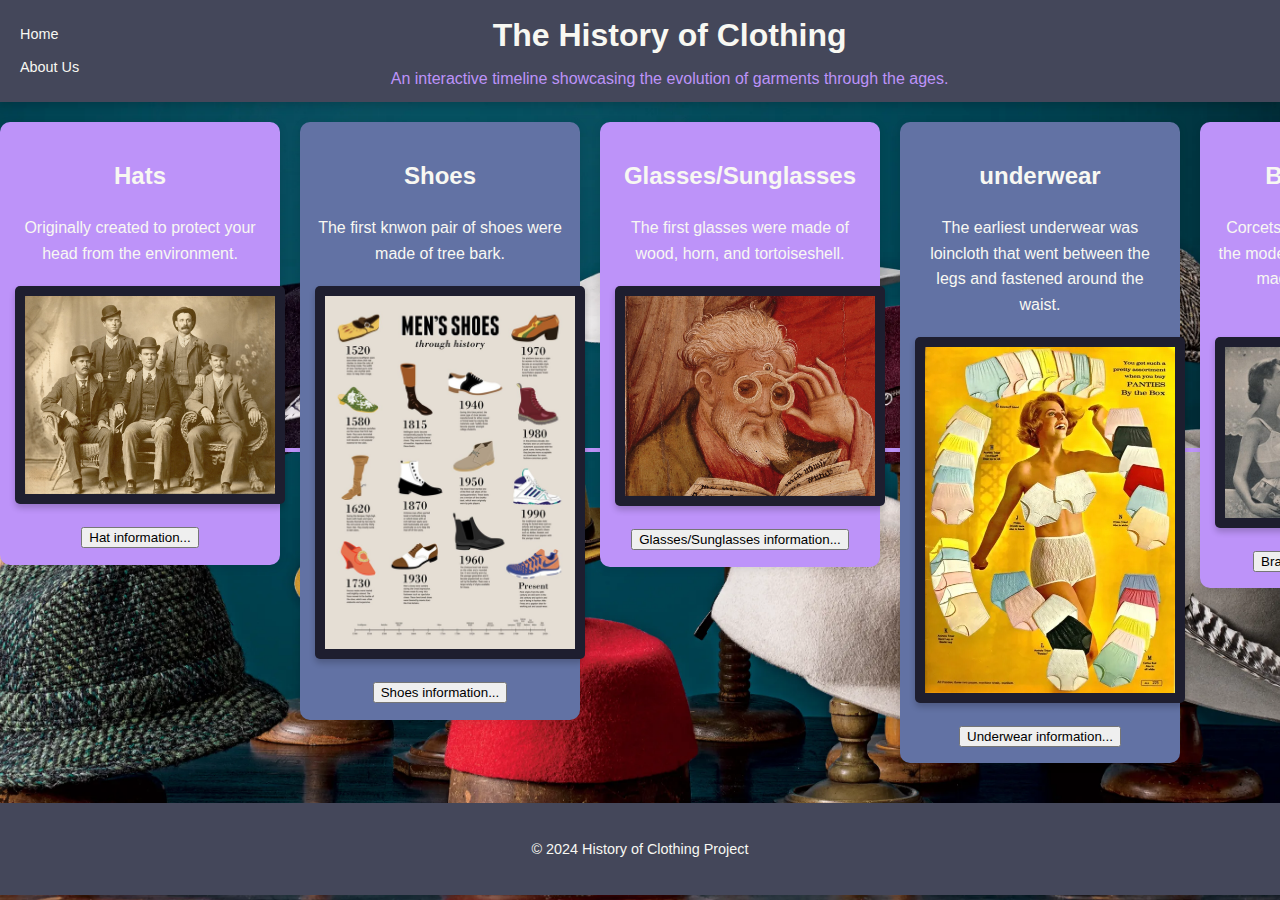
==== index.html @ 4223b44b "updated all files" ====
<!DOCTYPE html>
<html lang="en">
<head>
    <meta charset="UTF-8">
    <meta name="viewport" content="width=device-width, initial-scale=1.0">
    <title>History of Clothing</title>
    <link rel="stylesheet" href="styles.css"> <!-- Link to  CSS file -->
</head>
<body>
    <header>
        <div class="nav-container">
            <a href="index.html">Home</a>
            <a href="about.html">About Us</a>
        </div>
        <div class="title-container">
            <h1>The History of Clothing</h1>
            <p>An interactive timeline showcasing the evolution of garments through the ages.</p>
        </div>
    </header>
    

    <main>
        <section class="timeline">
            <div class="timeline-item" id="item1" data-tooltip="Details about Hats" data-background="url('pics/hats.jpg')" data-year="3200">
                <h2>Hats</h2>
                <p>Originally created to protect your head from the environment.</p>
                <img src="pics/hats2.jpg" alt="Hat Photo" />
            <button class="collapsible"> Hat information...</button>
                   <div class="content">
                   <p>Could be considered as old as cavemen but the first confirmed drawn record of a hat is dated around 3200 BC in Egypt.
                        From their birth to before modern material and fabrics, hats were customarily made from animal hide, fur, and even straw/grass 
                        like baskets with the same weaving patterns.</p>
                    </div>
            </div>
            <div class="timeline-item" id="item2" data-tooltip="Details about Hats" data-background="url('pics/shoes.jpg')" data-year="7000">
                <h2>Shoes</h2>
                <p>The first knwon pair of shoes were made of tree bark.</p>
                <img src="pics/shoes2.jpg" alt="Shoes Photo" />
        <button class="collapsible"> Shoes information...</button>
                    <div class="content">
                    <p>Earliest proven examples of footwear could be traced back to 7,000-8,000 BC, which were Sagebrush bark sandals found in the Fort Rock Cave in Oregon, USA.
                        Although, the romans were the first to design left and right foot shoes. Shoes were originally designed feet from sharp objects, rough terrain, and other 
                        elements that could cause harm. Warmth during the harsh winters were also other purposes of shoes. Over human history, shoes changed with color, design, style, 
                        purposes such as sports, and even for overall health to what we see today.</p>
                    </div>
                </div>
            </div>
            <div class="timeline-item" id="item3" data-tooltip="Details about Hats" data-background="url('pics/glasses.jpg')" data-year="1200">
                <h2>Glasses/Sunglasses</h2>
                <p>The first glasses were made of wood, horn, and tortoiseshell.</p>
                <img src="pics/glasses2.jpg" alt="Glasses Photo" />
        <button class="collapsible">Glasses/Sunglasses information...</button>
                <div class="content">
                    <p> Glasses however were in existence since 13th century China and used by judges as to not scrutinize their judgement through facial expressions. The dark quartz glasses
                        they wore helped disguise their eyes as to not be read before final judgement was made. Modern sunglasses became possible once the manipulation of UV light was discovered.
                        The Inuit people can be credited with the earliest version of sunglasses. In the late 19th century, they used whale bone with thin slits to see through which shielded their
                        eyes from the bright reflection of light coming off the white snow around them. </p>
                 </div>
                </div>
            </div>
            <div class="timeline-item" id="item4" data-tooltip="Details about Hats" data-background="url('pics/underwear.jpg')" data-year="1600">
                <h2>underwear</h2>
                <p>The earliest underwear was loincloth that went between the legs and fastened around the waist.</p>
                <img src="pics/underwear2.jpg" alt="Underwear Photo" />
        <button class="collapsible"> Underwear information...</button>
                <div class="content">
                    <p>The modern style underwear with a separate hole for each leg was first designed in the 1600s. Women were the first to sport such undergarments, but men eventually picked them
                        up as well. Even though they were mainly invented to help people protect their genitals from the environment, with the development of modern society, they preserved modesty.
                        Along with preventing abrasion from outer clothes and other rougher garments.</p>
                 </div>
                </div>
            </div>
            <div class="timeline-item" id="item5" data-tooltip="Details about Hats" data-background="url('pics/bras2.jpg')" data-year="1920">
                <h2>Bras/Corsets</h2>
                <p>Corcets are the predecessors of the modern bra and were originaly made of wood, metal or whalebone.</p>
                <img src="pics/bra.jpg" alt="Bra Photo" />
        <button class="collapsible"> Bras/Corsets information...</button>
                    <div class="content">
                    <p>Multibillion dollar companies dedicate themselves to bras/corsets in our modern day but these pieces date back all the way back to women in Greece and Rome. Their bras were
                        mere straps of cloth fastened snug around their chest and held in place using pins in the back. They were used mainly when doing sports or any other strenuous physical
                        activity. Corsets gained massive popularity during medieval times and were made of whale bone to help keep the ridged shape allowing for the cone/hourglass shape under
                        pressure that was desired. With time, both bras and corsets received vast modifications for greater comfort, appeal, and support for women of all bust shape/size.</p>
                    </div>
                </div>
            </div>
            <div class="timeline-item" id="item6" data-tooltip="Details about Hats" data-background="url('pics/leggings.jpg')" data-year="5000">
                <h2>Leggings</h2>
                <p>Leggings were originally two separate garments instead of the modern one piece.</p>
                <img src="pics/leggings2.jpg" alt="Leggings Photo" />
        <button class="collapsible"> Leggings information...</button>
                    <div class="content">
                    <p>Originally worn solely by men and vastly popular in medieval Scottland, were made of rough material such as leather or chainmail. With time, they turned to wool as
                        material to keep warm and further protect from the environment. Now, they are a common piece of clothing that still suffice their original purpose of protection but
                        have become modernized with form fitting, designed, and colors to meets demand needs/preferences. </p>
                    </div>
                </div>
            </div>
            <div class="timeline-item" id="item7" data-tooltip="Details about Hats" data-background="url('pics/ties.jpg')" data-year="1636">
                <h2>Ties</h2>
                <p>Its origins come from military use to represent rank.</p>
                <img src="pics/ties2.jpg" alt="Ties Photo" />
        <button class="collapsible"> Ties information...</button>
                    <div class="content">
                    <p>First popularized in 1636 Europe by King Louis XIV with his group of Croatian mercenaries who wore cravats around their necks for protection. With time these cravats would
                        be highly distinguishable with color, patterns, and high-end materials signifying rank. While they paraded through Paris, fashionistas become dazzled by them for such
                        colors and patterns that they adapted such pieces often having them made of high-end expensive materials to show off their wealth. This still holds true to this day 
                        with the vast options of ties. </p>
                    </div>
                </div>
            </div>
            <div class="timeline-item" id="item8" data-tooltip="Details about Hats" data-background="url('pics/Jeans.jpg')" data-year="1870">
                <h2>Jeans</h2>
                <p>Invented for tough environments and longevity purposes.</p>
                <img src="pics/jeans2.jpg" alt="Jeans Photo" />
        <button class="collapsible"> Jeans information...</button>
                    <div class="content">
                    <p>Most common version known are blue jeans, although may seem to have been around forever, are only an estimated 150 years old. As many inventions in history, they were
                        created to solve a common problem for people. A strong pair of pants were needed to withstand the tough environment by minors in the 1870s. Jacob Davis created such
                        a piece of clothing made from duck cloth, a strong canvas material. Together, with Levi Strouss, they created the first blue jean made from denim in 1873. Thus,
                        forever cementing blue jeans in clothing history which would later see them expand to different fashions and uses</p>
                    </div>
                </div>
            </div>
            <div class="timeline-item" id="item9" data-tooltip="Details about Hats" data-background="url('pics/tunics.jpg')" data-year="2000">
                <h2>Tunics</h2>
                <p>Extremely popular in ancient Rome and worn by both men and women.</p>
                <img src="pics/tunics2.jpg" alt="Tunics Photo" />
        <button class="collapsible"> Tunics information...</button>
                    <div class="content">
                    <p>Worn by ancient Greeks and Romans for the loose fitting and cool feel it gave in hot regions while providing comfort. This piece of clothing was adopted by
                        them since its creation in 3rd century BCE.</p>
                    </div>
                </div>
            </div>
            <div class="timeline-item" id="item10" data-tooltip="Details about Hats" data-background="url('pics/cargo.jpg')" data-year="1938">
                <h2>blue jeans,cargos</h2>
                <p>Are known as vaqueros("cowboys") or tejanos("Texans") in Spain.</p>
                <img src="pics/cargo2.jpg" alt="Cargo Pants Photo" />
        <button class="collapsible"> Blue jeans and Cargos information...</button>
                    <div class="content">
                    <p>Cargo pants were born in 1938 in Britain and worn by military personal as part of their Battle dress Uniforms (BDUs). They gained large popularity outside of
                        military use for their practical functionality in the late 20th century. Large pockets near the thigh offered easy access for tools and supplies making it
                        ideal for outdoor use as well as manual labor work. Fashion trends also led to changes in cargo pants such as color, added print, and for all ages/sizes as
                        well as gender. The blue jeans that we know today were originally created through the combined efforts of Jacob Davis and Levi Strauss in 1873 due to the 
                        demand of a tough long-lasting pair of pants. </p>
                    </div>
                </div>
            </div>
            <div class="timeline-item" id="item11" data-tooltip="Details about Hats" data-background="url('pics/swim.jpg')" data-year="1900">
                <h2>Swimsuits</h2>
                <p>The modern bikini was invented by an auto engineer-turned fashion designer.</p>
                <img src="pics/swim2.jpg" alt="Swimwear Photo" />
        <button class="collapsible"> Swimsuits information...</button>
                    <div class="content">
                    <p>Swimsuits were not masse produced until the 19th century when railroads were available to the masses so that 
                        they can travel to beaches and large bodies of water. At this early age, swimsuits covered the entire body 
                        for both men and women. The early 20th century saw changes in swimsuits through their design being more form 
                        fitted and aerodynamic. Yet they had to still meet decency laws of the time in the 1930s. </p>
                    </div>
                </div>
            </div>
            <div class="timeline-item" id="item12" data-tooltip="Details about Hats" data-background="url('pics/blazer.jpg')" data-year="1800">
                <h2>Men's Blazer</h2>
                <p>Gained the name blazer from the original one being bright red(blazing color).</p>
                <img src="pics/blazer2.jpg" alt="Men's Blazer" />
        <button class="collapsible"> Men's blazers information...</button>
                    <div class="content">
                    <p>This piece of clothing emerged from the world of rowing when the Cambridge University Lady Margaret Boat
                        Club sported red jackets. These red jackets became the first blazers which then gained popularity and fame
                        especially with their versatile capabilities. That notable piece of the blazer inspired the adaptation to 
                        military use in the early 19th century. </p>
                    </div>
                </div>
            </div>
            <div class="timeline-item" id="item13" data-tooltip="Details about Hats" data-background="url('pics/shirt.jpg')" data-year="1913">
                <h2>T-shirts</h2>
                <p>First marketed as being "bachelor undershirts".</p>
                <img src="pics/shirts2.jpg" alt="T Shirts Photo" />
        <button class="collapsible"> T-shirts information...</button>
                    <div class="content">
                    <p>A simple and iconic name was created by a novelist, F. Scott Fitzgerald. He used this term in his novel
                        “This Side of Paradise” to describe the T shape of the shirt. The creation of this shirt came from meeting 
                        consumers demand for a top to be used during warm weather. Normally people would take a full onesie, cut the
                        top portion off, and tuck in the end of top into their bottoms. The U.S. Navy popularized this garment in 1913
                        making it standard issue as undershirts for all seamen.</p>
                    </div>
                </div>
            </div>
            <div class="timeline-item" id="item14" data-tooltip="Details about Hats"data-background="url('pics/hawaii.jpg')" data-year="1920">
                <h2>Hawaiian Shirts</h2>
                <p>First made from breathable kimono fabric.</p>
                <img src="pics/hawaii2.jpg" alt="Hawaiian Shirts Photo" />
        <button class="collapsible"> Hawaiian shirts information...</button>
                    <div class="content">
                    <p>These shirts came to fruition from adapting with events during the 1920s and 1930s when they were invented. 
                        Originally showing Japanese patterns, the patterns turned into native flowers and other vegetation of the 
                        Hawaiian Islands. They became increasingly popular through the use by service members in the armed forces 
                        returning to the mainland while boasting these new colorful and eye-catching shirts.</p>
                    </div>
                </div>
            </div>
            <div class="timeline-item" id="item15" data-tooltip="Details about Hats" data-background="url('pics/workout.jpg')" data-year="1870">
                <h2>Workout clothings (stretchy)</h2>
                <p>Made for sports/exercise and later created fashion like athleisure.</p>
                <img src="pics/workout2.jpg" alt="Workout Clothes Photo" />
        <button class="collapsible"> Workout clothing information...</button>
                    <div class="content">
                    <p>First invented in the 1870s by John Redfern for women in highly active activities such as tennis, archery, and yachting. 
                        They continued to be only seen when doing sports or exercising but later garnered popularity outside of these activities. 
                        The 1950s created a demand for clothing that was functional, fashionable, and had an emphasis in comfort with ease of movement.
                        Thus creating fashion trends were people sported activewear in their everyday activities.</p>
                    </div>
                </div>
            </div>
            <!-- Add more timeline items here -->
        </section>
    </main>

    <footer>
        <p>&copy; 2024 History of Clothing Project</p>
    </footer>

    <script src="timeline.js"></script> <!-- Link to  JavaScript file -->
</body>
</html>
---- styles.css ----
/* Base Styles */
body {
    font-family: Arial, sans-serif;
    margin: 0;
    padding: 0;
    background: linear-gradient(to bottom, #1e1e2f, #282a36);
    color: #f8f8f2;
    line-height: 1.6;
    background-size: cover;
    background-position: center;
    background-attachment: fixed;
    transition: background-image 1s ease-in-out;
}

/* Initially hide the content */
.content {
    max-height: 0;
    overflow: hidden;
    transition: max-height 0.3s ease-out;
}

/* Style the active state of the collapsible button */
.collapsible.active {
    background-color: #ccc;
}


html {
    scroll-behavior: smooth;
}

/* Header Styling */
header {
    display: flex;
    align-items: center;
    justify-content: space-between;
    padding: 10px 20px;
    background: #44475a;
    color: #f8f8f2;
    position: sticky;
    top: 0;
    z-index: 1000;
    box-shadow: 0 2px 10px rgba(0, 0, 0, 0.2);
    transition: transform 0.3s ease, opacity 0.3s ease;
}

header.hidden {
    transform: translateY(-100%);
    opacity: 0;
}

header .nav-container {
    display: flex;
    flex-direction: column;
    align-items: flex-start;
    gap: 10px;
}

header .nav-container a {
    text-decoration: none;
    color: #f8f8f2;
    font-size: 0.9rem;
    transition: color 0.3s ease;
}

header .nav-container a:hover {
    color: #bd93f9;
}

header .title-container {
    flex-grow: 1;
    text-align: center;
}

header h1 {
    margin: 0;
    font-size: 2rem;
}

header p {
    margin: 5px 0 0;
    font-size: 1rem;
    color: #bd93f9;
}

/* Timeline Container */
.timeline {
    display: flex;
    overflow-x: auto; /* Ensures horizontal scrolling */
    gap: 20px;
    justify-content: flex-start;
    padding: 20px 0;
    align-items: flex-start;
    flex-wrap: nowrap;
    scroll-snap-type: x mandatory;
}

.timeline {
    scroll-behavior: smooth;
}

.timeline::-webkit-scrollbar {
    height: 8px;
}

.timeline::-webkit-scrollbar-thumb {
    background-color: #bd93f9;
    border-radius: 10px;
}

.timeline::-webkit-scrollbar-track {
    background-color: #282a36;
}

.timeline::before {
    content: '';
    position: absolute;
    top: 50%;
    left: 0;
    right: 0;
    height: 4px;
    background: #bd93f9;
    transform: translateY(-50%);
    z-index: -1;
}

/* Timeline Items */
.timeline-item {
    width: 250px; /* Width of each timeline item */
    background-color: #fff;
    border-radius: 10px;
    padding: 15px;
    box-shadow: 0 2px 10px rgba(0, 0, 0, 0.1);
    text-align: center;
    flex-shrink: 0;
    position: relative;
    scroll-snap-align: start; /* Ensures each item snaps into place */
}


.timeline-item.visible {
    opacity: 1;
    transform: translateX(0);
}

.timeline-item:nth-child(odd) {
    background: #bd93f9;
}

.timeline-item:nth-child(even) {
    background: #6272a4;
}

.timeline-item img {
    max-width: 100%;
    border-radius: 5px;
    margin: 20px auto;
    padding: 10px;
    box-shadow: 0 4px 6px rgba(0, 0, 0, 0.2);
    background-color: #1e1e2f;
    display: block;
}

.timeline-item[data-tooltip]:hover::after {
    content: attr(data-tooltip);
    position: absolute;
    top: -30px;
    left: 50%;
    transform: translateX(-50%);
    padding: 8px 10px;
    background-color: rgba(0, 0, 0, 0.7);
    color: white;
    border-radius: 5px;
    font-size: 1em;
    white-space: nowrap;
}

.more-info {
    margin-top: 10px;
    padding: 10px;
    background: #6272a4;
    border-radius: 5px;
    color: #f8f8f2;
    display: none;
}

.timeline-item.visible .more-info {
    display: block;
}

/* Keyframes for Animation */
@keyframes slideIn {
    from {
        opacity: 0;
        transform: translateX(-100px);
    }
    to {
        opacity: 1;
        transform: translateX(0);
    }
}

/* Team Section */
.team {
    display: flex;
    flex-wrap: wrap;
    justify-content: center;
    gap: 20px;
    margin: 40px;
}

.team-member {
    width: 300px;
    text-align: center;
    border: 1px solid #ccc;
    border-radius: 8px;
    background: white;
    padding: 20px;
    box-shadow: 0 2px 4px rgba(0, 0, 0, 0.1);
}

.team-member img {
    width: 100%;
    border-radius: 50%;
}

.team-member a {
    display: inline-block;
    margin-top: 10px;
    color: #007bff;
    text-decoration: none;
}

.team-member a:hover {
    text-decoration: underline;
}

/* Footer Styling */
footer {
    text-align: center;
    padding: 20px;
    background: #44475a;
    color: #f8f8f2;
    font-size: 0.9rem;
    margin-top: 20px;
}

/* Responsive Design */
@media (max-width: 768px) {
    .timeline {
        flex-direction: column;
        overflow-x: hidden;
    }

    .timeline-item {
        width: 100%;
        margin-bottom: 20px;
    }
}
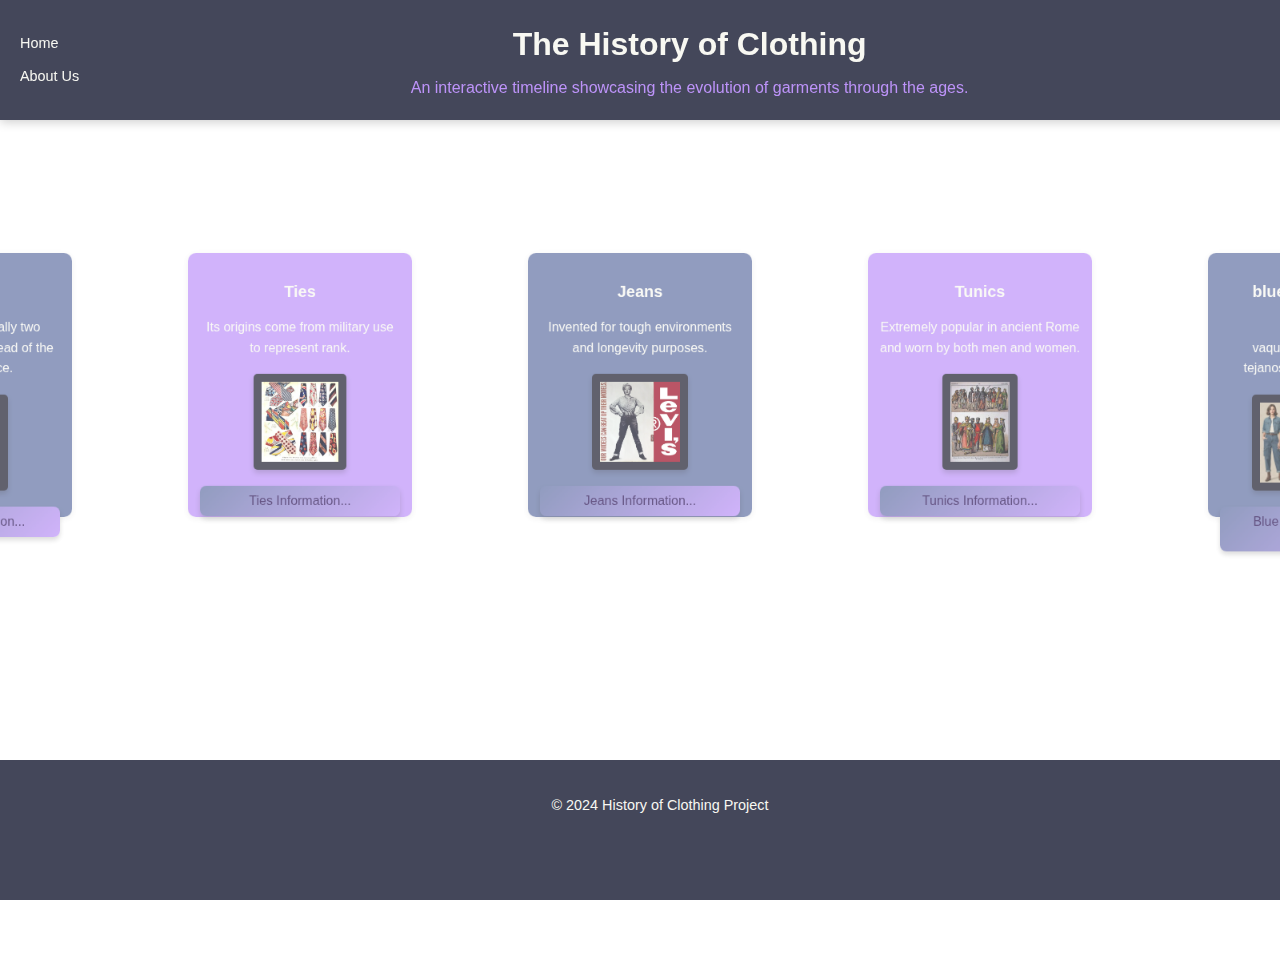
==== commit 680e390b: "a" ====
--- a/index.html
+++ b/index.html
@@ -21,7 +21,7 @@
 
     <main>
         <section class="timeline">
-            <div class="timeline-item" id="item1" data-tooltip="Details about Hats" data-background="url('pics/hats.jpg')" data-year="3200">
+            <div class="timeline-item" id="item1" data-tooltip="3,200 BC" data-background="url('pics/hats.jpg')" data-year="3200">
                 <h2>Hats</h2>
                 <p>Originally created to protect your head from the environment.</p>
                 <img src="pics/hats2.jpg" alt="Hat Photo" />
@@ -32,7 +32,7 @@
                         like baskets with the same weaving patterns.</p>
                     </div>
             </div>
-            <div class="timeline-item" id="item2" data-tooltip="Details about Hats" data-background="url('pics/shoes.jpg')" data-year="7000">
+            <div class="timeline-item" id="item2" data-tooltip="7,000 BC" data-background="url('pics/shoes.jpg')" data-year="7000">
                 <h2>Shoes</h2>
                 <p>The first knwon pair of shoes were made of tree bark.</p>
                 <img src="pics/shoes2.jpg" alt="Shoes Photo" />
@@ -45,7 +45,7 @@
                     </div>
                 </div>
             </div>
-            <div class="timeline-item" id="item3" data-tooltip="Details about Hats" data-background="url('pics/glasses.jpg')" data-year="1200">
+            <div class="timeline-item" id="item3" data-tooltip="13th Century" data-background="url('pics/glasses.jpg')" data-year="1200">
                 <h2>Glasses/Sunglasses</h2>
                 <p>The first glasses were made of wood, horn, and tortoiseshell.</p>
                 <img src="pics/glasses2.jpg" alt="Glasses Photo" />
@@ -58,7 +58,7 @@
                  </div>
                 </div>
             </div>
-            <div class="timeline-item" id="item4" data-tooltip="Details about Hats" data-background="url('pics/underwear.jpg')" data-year="1600">
+            <div class="timeline-item" id="item4" data-tooltip="1600s" data-background="url('pics/underwear.jpg')" data-year="1600">
                 <h2>underwear</h2>
                 <p>The earliest underwear was loincloth that went between the legs and fastened around the waist.</p>
                 <img src="pics/underwear2.jpg" alt="Underwear Photo" />
@@ -70,7 +70,7 @@
                  </div>
                 </div>
             </div>
-            <div class="timeline-item" id="item5" data-tooltip="Details about Hats" data-background="url('pics/bras2.jpg')" data-year="1920">
+            <div class="timeline-item" id="item5" data-tooltip="1920" data-background="url('pics/bras2.jpg')" data-year="1920">
                 <h2>Bras/Corsets</h2>
                 <p>Corcets are the predecessors of the modern bra and were originaly made of wood, metal or whalebone.</p>
                 <img src="pics/bra.jpg" alt="Bra Photo" />
@@ -83,7 +83,7 @@
                     </div>
                 </div>
             </div>
-            <div class="timeline-item" id="item6" data-tooltip="Details about Hats" data-background="url('pics/leggings.jpg')" data-year="5000">
+            <div class="timeline-item" id="item6" data-tooltip="5000" data-background="url('pics/leggings.jpg')" data-year="5000">
                 <h2>Leggings</h2>
                 <p>Leggings were originally two separate garments instead of the modern one piece.</p>
                 <img src="pics/leggings2.jpg" alt="Leggings Photo" />
@@ -95,7 +95,7 @@
                     </div>
                 </div>
             </div>
-            <div class="timeline-item" id="item7" data-tooltip="Details about Hats" data-background="url('pics/ties.jpg')" data-year="1636">
+            <div class="timeline-item" id="item7" data-tooltip="1636" data-background="url('pics/ties.jpg')" data-year="1636">
                 <h2>Ties</h2>
                 <p>Its origins come from military use to represent rank.</p>
                 <img src="pics/ties2.jpg" alt="Ties Photo" />
@@ -108,7 +108,7 @@
                     </div>
                 </div>
             </div>
-            <div class="timeline-item" id="item8" data-tooltip="Details about Hats" data-background="url('pics/Jeans.jpg')" data-year="1870">
+            <div class="timeline-item" id="item8" data-tooltip="1870" data-background="url('pics/Jeans.jpg')" data-year="1870">
                 <h2>Jeans</h2>
                 <p>Invented for tough environments and longevity purposes.</p>
                 <img src="pics/jeans2.jpg" alt="Jeans Photo" />
@@ -121,7 +121,7 @@
                     </div>
                 </div>
             </div>
-            <div class="timeline-item" id="item9" data-tooltip="Details about Hats" data-background="url('pics/tunics.jpg')" data-year="2000">
+            <div class="timeline-item" id="item9" data-tooltip="3rd Century" data-background="url('pics/tunics.jpg')" data-year="2000">
                 <h2>Tunics</h2>
                 <p>Extremely popular in ancient Rome and worn by both men and women.</p>
                 <img src="pics/tunics2.jpg" alt="Tunics Photo" />
@@ -132,7 +132,7 @@
                     </div>
                 </div>
             </div>
-            <div class="timeline-item" id="item10" data-tooltip="Details about Hats" data-background="url('pics/cargo.jpg')" data-year="1938">
+            <div class="timeline-item" id="item10" data-tooltip="1938" data-background="url('pics/cargo.jpg')" data-year="1938">
                 <h2>blue jeans,cargos</h2>
                 <p>Are known as vaqueros("cowboys") or tejanos("Texans") in Spain.</p>
                 <img src="pics/cargo2.jpg" alt="Cargo Pants Photo" />
@@ -146,7 +146,7 @@
                     </div>
                 </div>
             </div>
-            <div class="timeline-item" id="item11" data-tooltip="Details about Hats" data-background="url('pics/swim.jpg')" data-year="1900">
+            <div class="timeline-item" id="item11" data-tooltip="19th Century" data-background="url('pics/swim.jpg')" data-year="1900">
                 <h2>Swimsuits</h2>
                 <p>The modern bikini was invented by an auto engineer-turned fashion designer.</p>
                 <img src="pics/swim2.jpg" alt="Swimwear Photo" />
@@ -159,7 +159,7 @@
                     </div>
                 </div>
             </div>
-            <div class="timeline-item" id="item12" data-tooltip="Details about Hats" data-background="url('pics/blazer.jpg')" data-year="1800">
+            <div class="timeline-item" id="item12" data-tooltip="19th Century" data-background="url('pics/blazer.jpg')" data-year="1800">
                 <h2>Men's Blazer</h2>
                 <p>Gained the name blazer from the original one being bright red(blazing color).</p>
                 <img src="pics/blazer2.jpg" alt="Men's Blazer" />
@@ -172,7 +172,7 @@
                     </div>
                 </div>
             </div>
-            <div class="timeline-item" id="item13" data-tooltip="Details about Hats" data-background="url('pics/shirt.jpg')" data-year="1913">
+            <div class="timeline-item" id="item13" data-tooltip="1913" data-background="url('pics/shirt.jpg')" data-year="1913">
                 <h2>T-shirts</h2>
                 <p>First marketed as being "bachelor undershirts".</p>
                 <img src="pics/shirts2.jpg" alt="T Shirts Photo" />
@@ -186,7 +186,7 @@
                     </div>
                 </div>
             </div>
-            <div class="timeline-item" id="item14" data-tooltip="Details about Hats"data-background="url('pics/hawaii.jpg')" data-year="1920">
+            <div class="timeline-item" id="item14" data-tooltip="1920s"data-background="url('pics/hawaii.jpg')" data-year="1920">
                 <h2>Hawaiian Shirts</h2>
                 <p>First made from breathable kimono fabric.</p>
                 <img src="pics/hawaii2.jpg" alt="Hawaiian Shirts Photo" />
@@ -199,7 +199,7 @@
                     </div>
                 </div>
             </div>
-            <div class="timeline-item" id="item15" data-tooltip="Details about Hats" data-background="url('pics/workout.jpg')" data-year="1870">
+            <div class="timeline-item" id="item15" data-tooltip="1870" data-background="url('pics/workout.jpg')" data-year="1870">
                 <h2>Workout clothings (stretchy)</h2>
                 <p>Made for sports/exercise and later created fashion like athleisure.</p>
                 <img src="pics/workout2.jpg" alt="Workout Clothes Photo" />
--- a/styles.css
+++ b/styles.css
@@ -3,25 +3,65 @@
     font-family: Arial, sans-serif;
     margin: 0;
     padding: 0;
-    background: linear-gradient(to bottom, #1e1e2f, #282a36);
+    margin-top: 60px;
+    background: url('boi.jpg') no-repeat center center fixed;
+    background-size: cover;
     color: #f8f8f2;
     line-height: 1.6;
     background-size: cover;
     background-position: center;
     background-attachment: fixed;
     transition: background-image 1s ease-in-out;
+    min-height: 100vh;
+    display: flex;
+    flex-direction: column;
 }
 
 /* Initially hide the content */
 .content {
-    max-height: 0;
-    overflow: hidden;
-    transition: max-height 0.3s ease-out;
-}
-
-/* Style the active state of the collapsible button */
-.collapsible.active {
-    background-color: #ccc;
+    max-height: 0; /* Hidden by default */
+    overflow: hidden; /* Prevents overflowing text */
+    transition: max-height 0.3s ease-out; /* Smooth toggle animation */
+}
+
+.collapsible.active + .content {
+    max-height: 500px; /* Enough space to display the content */
+}
+
+/* Stylish Collapsible Button */
+button.collapsible {
+    font-size: 1rem; /* Standard readable font size */
+    padding: 10px 20px; /* Comfortable padding */
+    color: #230b4e; /* Light text color for contrast */
+    background: linear-gradient(135deg, #6272a4, #bd93f9); /* Gradient for a modern look */
+    border: none; /* Remove border */
+    border-radius: 8px; /* Smooth, rounded corners */
+    cursor: pointer; /* Pointer cursor to indicate interactivity */
+    box-shadow: 0 4px 6px rgba(0, 0, 0, 0.2); /* Add depth with shadow */
+    transition: all 0.3s ease; /* Smooth transitions for effects */
+    text-transform: capitalize; /* Optional: Capitalize text for consistency */
+    width: 100%; /* Full width button */
+    display: block; /* Forces new line below content */
+    margin: 12 auto;
+}
+
+/* Hover Effect */
+button.collapsible:hover {
+    background: linear-gradient(135deg, #bd93f9, #6272a4); /* Reverse gradient on hover */
+    transform: translateY(-2px); /* Slight lift effect */
+    box-shadow: 0 6px 8px rgba(0, 0, 0, 0.3); /* Enhanced shadow */
+}
+
+/* Active State */
+button.collapsible:active {
+    transform: translateY(2px); /* "Pressed" effect */
+    box-shadow: 0 2px 4px rgba(0, 0, 0, 0.2); /* Dimmer shadow */
+}
+
+/* Focus for Accessibility */
+button.collapsible:focus {
+    outline: 2px solid #bd93f9; /* Visible focus indicator */
+    outline-offset: 2px;
 }
 
 
@@ -37,11 +77,15 @@
     padding: 10px 20px;
     background: #44475a;
     color: #f8f8f2;
-    position: sticky;
+    position: fixed;
+    width: 100%;
     top: 0;
+    left: 0;
     z-index: 1000;
     box-shadow: 0 2px 10px rgba(0, 0, 0, 0.2);
     transition: transform 0.3s ease, opacity 0.3s ease;
+    position: fixed;
+    height: 100px;
 }
 
 header.hidden {
@@ -88,19 +132,20 @@
     display: flex;
     overflow-x: auto; /* Ensures horizontal scrolling */
     gap: 20px;
-    justify-content: flex-start;
+    justify-content: center;
     padding: 20px 0;
     align-items: flex-start;
     flex-wrap: nowrap;
     scroll-snap-type: x mandatory;
-}
-
-.timeline {
     scroll-behavior: smooth;
-}
+    padding-top: 150px;
+    padding-bottom: 100px;
+}
+
 
 .timeline::-webkit-scrollbar {
-    height: 8px;
+    display: none;
+
 }
 
 .timeline::-webkit-scrollbar-thumb {
@@ -115,11 +160,12 @@
 .timeline::before {
     content: '';
     position: absolute;
-    top: 50%;
+    top: -10px; /* Adjust the tick position */
     left: 0;
     right: 0;
     height: 4px;
     background: #bd93f9;
+    background-color: #333; /* Dark color for the tick */
     transform: translateY(-50%);
     z-index: -1;
 }
@@ -127,16 +173,36 @@
 /* Timeline Items */
 .timeline-item {
     width: 250px; /* Width of each timeline item */
+    height: 300px;
+    transition: transform 0.3s ease, opacity 0.3s ease;
+    opacity: 0.7;
     background-color: #fff;
     border-radius: 10px;
     padding: 15px;
     box-shadow: 0 2px 10px rgba(0, 0, 0, 0.1);
     text-align: center;
     flex-shrink: 0;
+    margin: 10px 20px;
     position: relative;
-    scroll-snap-align: start; /* Ensures each item snaps into place */
-}
-
+    scroll-snap-align: center; /* Ensures each item snaps into place */
+    will-change: transform;
+    transform: scale(0.8);
+}
+
+.timeline-item:hover,
+.timeline-item.active {
+    transform: scale(1.2);
+    opacity: 1;
+}
+
+.timeline-item h2 {
+    font-size: 20px;
+    transition: font-size 0.3s ease;
+}
+
+.timeline-item.active h2 {
+    font-size: 30px;
+}
 
 .timeline-item.visible {
     opacity: 1;
@@ -153,6 +219,9 @@
 
 .timeline-item img {
     max-width: 100%;
+    max-height: 100px;
+    height: auto;
+    object-fit: contain;
     border-radius: 5px;
     margin: 20px auto;
     padding: 10px;
@@ -243,17 +312,22 @@
     color: #f8f8f2;
     font-size: 0.9rem;
     margin-top: 20px;
-}
-
-/* Responsive Design */
+    position: fixed;
+    bottom: 0;
+    left: 0;
+    width: 100%;
+    z-index: 1000;
+    height: 100px;
+}
+
 @media (max-width: 768px) {
     .timeline {
-        flex-direction: column;
-        overflow-x: hidden;
+        flex-direction: column; /* Stack items vertically */
+        align-items: center;
     }
 
     .timeline-item {
-        width: 100%;
+        transform: scale(1); /* No scaling on smaller screens */
         margin-bottom: 20px;
     }
 }
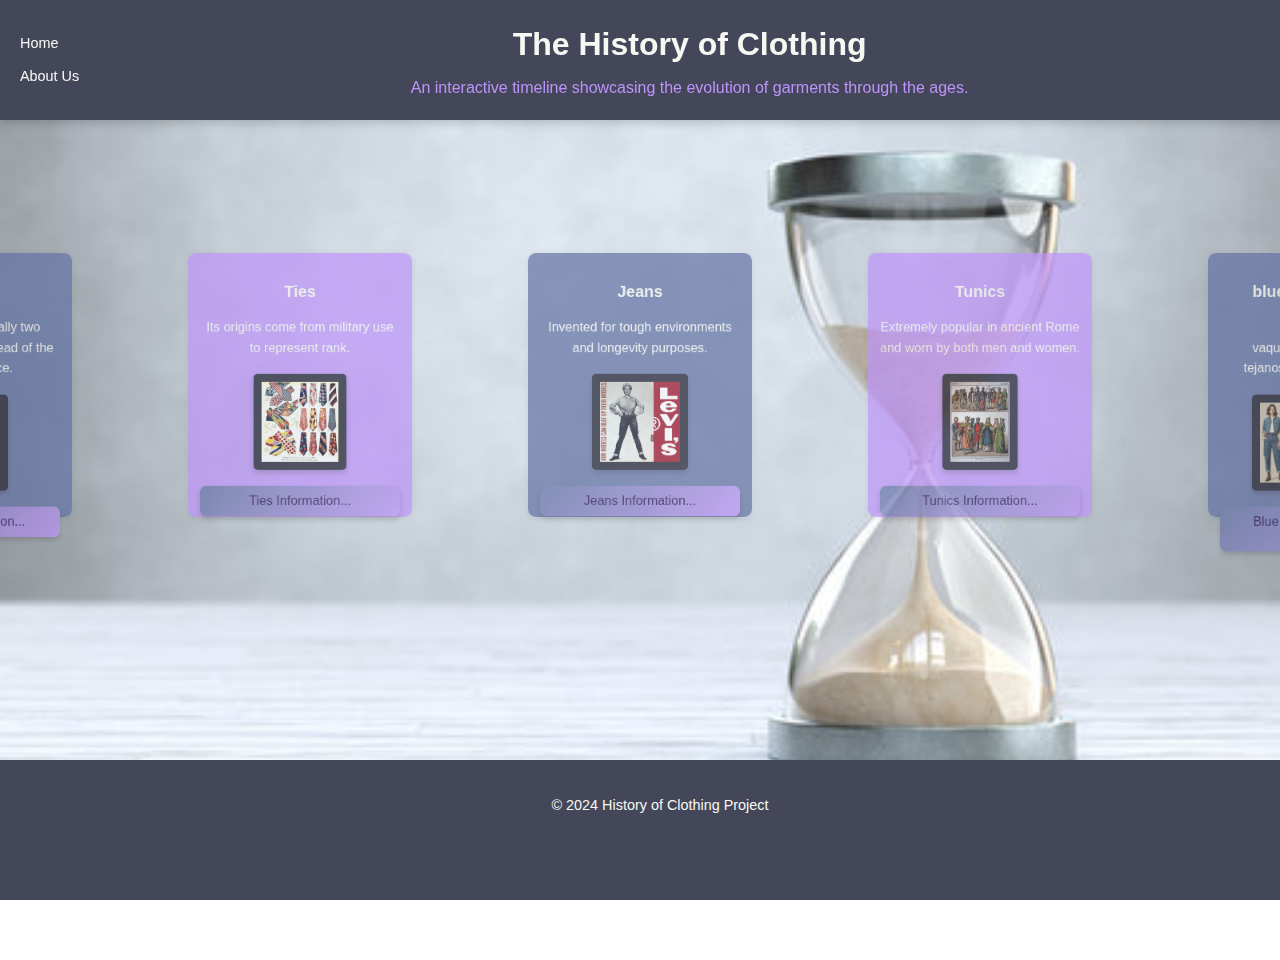
==== commit 7eca52bd: "Fixing Collapsible Button" ====
--- a/index.html
+++ b/index.html
@@ -21,43 +21,54 @@
 
     <main>
         <section class="timeline">
+
+
+
+
+
+
             <div class="timeline-item" id="item1" data-tooltip="3,200 BC" data-background="url('pics/hats.jpg')" data-year="3200">
                 <h2>Hats</h2>
                 <p>Originally created to protect your head from the environment.</p>
                 <img src="pics/hats2.jpg" alt="Hat Photo" />
-            <button class="collapsible"> Hat information...</button>
-                   <div class="content">
-                   <p>Could be considered as old as cavemen but the first confirmed drawn record of a hat is dated around 3200 BC in Egypt.
-                        From their birth to before modern material and fabrics, hats were customarily made from animal hide, fur, and even straw/grass 
-                        like baskets with the same weaving patterns.</p>
-                    </div>
-            </div>
+                <button class="collapsible" 
+                        onclick="showCard('hats', 'Could be considered as old as cavemen but the first confirmed drawn record of a hat is dated around 3200 BC in Egypt.From their birth to before modern material and fabrics, hats were customarily made from animal hide, fur, and even straw/grass like baskets with the same weaving patterns.')"> 
+                        Hat information...
+                </button>
+            </div>
+
+
+
+
             <div class="timeline-item" id="item2" data-tooltip="7,000 BC" data-background="url('pics/shoes.jpg')" data-year="7000">
                 <h2>Shoes</h2>
                 <p>The first knwon pair of shoes were made of tree bark.</p>
                 <img src="pics/shoes2.jpg" alt="Shoes Photo" />
-        <button class="collapsible"> Shoes information...</button>
-                    <div class="content">
-                    <p>Earliest proven examples of footwear could be traced back to 7,000-8,000 BC, which were Sagebrush bark sandals found in the Fort Rock Cave in Oregon, USA.
-                        Although, the romans were the first to design left and right foot shoes. Shoes were originally designed feet from sharp objects, rough terrain, and other 
-                        elements that could cause harm. Warmth during the harsh winters were also other purposes of shoes. Over human history, shoes changed with color, design, style, 
-                        purposes such as sports, and even for overall health to what we see today.</p>
-                    </div>
-                </div>
-            </div>
+                <button class="collapsible"
+                        onclick="showCard('Shoes', 'Earliest proven examples of footwear could be traced back to 7,000-8,000 BC, which were Sagebrush bark sandals found in the Fort Rock Cave in Oregon, USA. Although, the romans were the first to design left and right foot shoes. Shoes were originally designed feet from sharp objects, rough terrain, and other  elements that could cause harm. Warmth during the harsh winters were also other purposes of shoes. Over human history, shoes changed with color, design, style,  purposes such as sports, and even for overall health to what we see today.')"> 
+                    Shoes information...
+                </button>
+            </div>
+
+
+
+
+
+
             <div class="timeline-item" id="item3" data-tooltip="13th Century" data-background="url('pics/glasses.jpg')" data-year="1200">
                 <h2>Glasses/Sunglasses</h2>
                 <p>The first glasses were made of wood, horn, and tortoiseshell.</p>
                 <img src="pics/glasses2.jpg" alt="Glasses Photo" />
-        <button class="collapsible">Glasses/Sunglasses information...</button>
-                <div class="content">
-                    <p> Glasses however were in existence since 13th century China and used by judges as to not scrutinize their judgement through facial expressions. The dark quartz glasses
-                        they wore helped disguise their eyes as to not be read before final judgement was made. Modern sunglasses became possible once the manipulation of UV light was discovered.
-                        The Inuit people can be credited with the earliest version of sunglasses. In the late 19th century, they used whale bone with thin slits to see through which shielded their
-                        eyes from the bright reflection of light coming off the white snow around them. </p>
-                 </div>
-                </div>
-            </div>
+                <button class="collapsible"
+                        onclick="showCard('Glasses', 'however were in existence since 13th century China and used by judges as to not scrutinize their judgement through facial expressions. The dark quartz glasses                       they wore helped disguise their eyes as to not be read before final judgement was made. Modern sunglasses became possible once the manipulation of UV light was discovered.                       The Inuit people can be credited with the earliest version of sunglasses. In the late 19th century, they used whale bone with thin slits to see through which shielded their                        eyes from the bright reflection of light coming off the white snow around them.')">                  
+                        Glasses information...
+                </button>
+            </div>
+
+
+
+
+
             <div class="timeline-item" id="item4" data-tooltip="1600s" data-background="url('pics/underwear.jpg')" data-year="1600">
                 <h2>underwear</h2>
                 <p>The earliest underwear was loincloth that went between the legs and fastened around the waist.</p>
@@ -70,6 +81,12 @@
                  </div>
                 </div>
             </div>
+
+
+
+
+
+
             <div class="timeline-item" id="item5" data-tooltip="1920" data-background="url('pics/bras2.jpg')" data-year="1920">
                 <h2>Bras/Corsets</h2>
                 <p>Corcets are the predecessors of the modern bra and were originaly made of wood, metal or whalebone.</p>
@@ -83,6 +100,12 @@
                     </div>
                 </div>
             </div>
+
+
+
+
+
+
             <div class="timeline-item" id="item6" data-tooltip="5000" data-background="url('pics/leggings.jpg')" data-year="5000">
                 <h2>Leggings</h2>
                 <p>Leggings were originally two separate garments instead of the modern one piece.</p>
@@ -95,6 +118,11 @@
                     </div>
                 </div>
             </div>
+
+
+
+
+
             <div class="timeline-item" id="item7" data-tooltip="1636" data-background="url('pics/ties.jpg')" data-year="1636">
                 <h2>Ties</h2>
                 <p>Its origins come from military use to represent rank.</p>
@@ -108,6 +136,11 @@
                     </div>
                 </div>
             </div>
+
+
+
+
+
             <div class="timeline-item" id="item8" data-tooltip="1870" data-background="url('pics/Jeans.jpg')" data-year="1870">
                 <h2>Jeans</h2>
                 <p>Invented for tough environments and longevity purposes.</p>
@@ -121,6 +154,11 @@
                     </div>
                 </div>
             </div>
+
+
+
+
+
             <div class="timeline-item" id="item9" data-tooltip="3rd Century" data-background="url('pics/tunics.jpg')" data-year="2000">
                 <h2>Tunics</h2>
                 <p>Extremely popular in ancient Rome and worn by both men and women.</p>
@@ -132,6 +170,11 @@
                     </div>
                 </div>
             </div>
+
+
+
+
+
             <div class="timeline-item" id="item10" data-tooltip="1938" data-background="url('pics/cargo.jpg')" data-year="1938">
                 <h2>blue jeans,cargos</h2>
                 <p>Are known as vaqueros("cowboys") or tejanos("Texans") in Spain.</p>
@@ -146,6 +189,11 @@
                     </div>
                 </div>
             </div>
+
+
+
+
+
             <div class="timeline-item" id="item11" data-tooltip="19th Century" data-background="url('pics/swim.jpg')" data-year="1900">
                 <h2>Swimsuits</h2>
                 <p>The modern bikini was invented by an auto engineer-turned fashion designer.</p>
@@ -159,6 +207,11 @@
                     </div>
                 </div>
             </div>
+
+
+
+
+
             <div class="timeline-item" id="item12" data-tooltip="19th Century" data-background="url('pics/blazer.jpg')" data-year="1800">
                 <h2>Men's Blazer</h2>
                 <p>Gained the name blazer from the original one being bright red(blazing color).</p>
@@ -172,6 +225,11 @@
                     </div>
                 </div>
             </div>
+
+
+
+
+
             <div class="timeline-item" id="item13" data-tooltip="1913" data-background="url('pics/shirt.jpg')" data-year="1913">
                 <h2>T-shirts</h2>
                 <p>First marketed as being "bachelor undershirts".</p>
@@ -186,6 +244,11 @@
                     </div>
                 </div>
             </div>
+
+
+
+
+
             <div class="timeline-item" id="item14" data-tooltip="1920s"data-background="url('pics/hawaii.jpg')" data-year="1920">
                 <h2>Hawaiian Shirts</h2>
                 <p>First made from breathable kimono fabric.</p>
@@ -199,6 +262,10 @@
                     </div>
                 </div>
             </div>
+
+
+
+
             <div class="timeline-item" id="item15" data-tooltip="1870" data-background="url('pics/workout.jpg')" data-year="1870">
                 <h2>Workout clothings (stretchy)</h2>
                 <p>Made for sports/exercise and later created fashion like athleisure.</p>
--- a/styles.css
+++ b/styles.css
@@ -4,7 +4,7 @@
     margin: 0;
     padding: 0;
     margin-top: 60px;
-    background: url('boi.jpg') no-repeat center center fixed;
+    background: url('./boi.jpeg') no-repeat center center fixed;
     background-size: cover;
     color: #f8f8f2;
     line-height: 1.6;
@@ -331,4 +331,3 @@
         margin-bottom: 20px;
     }
 }
-
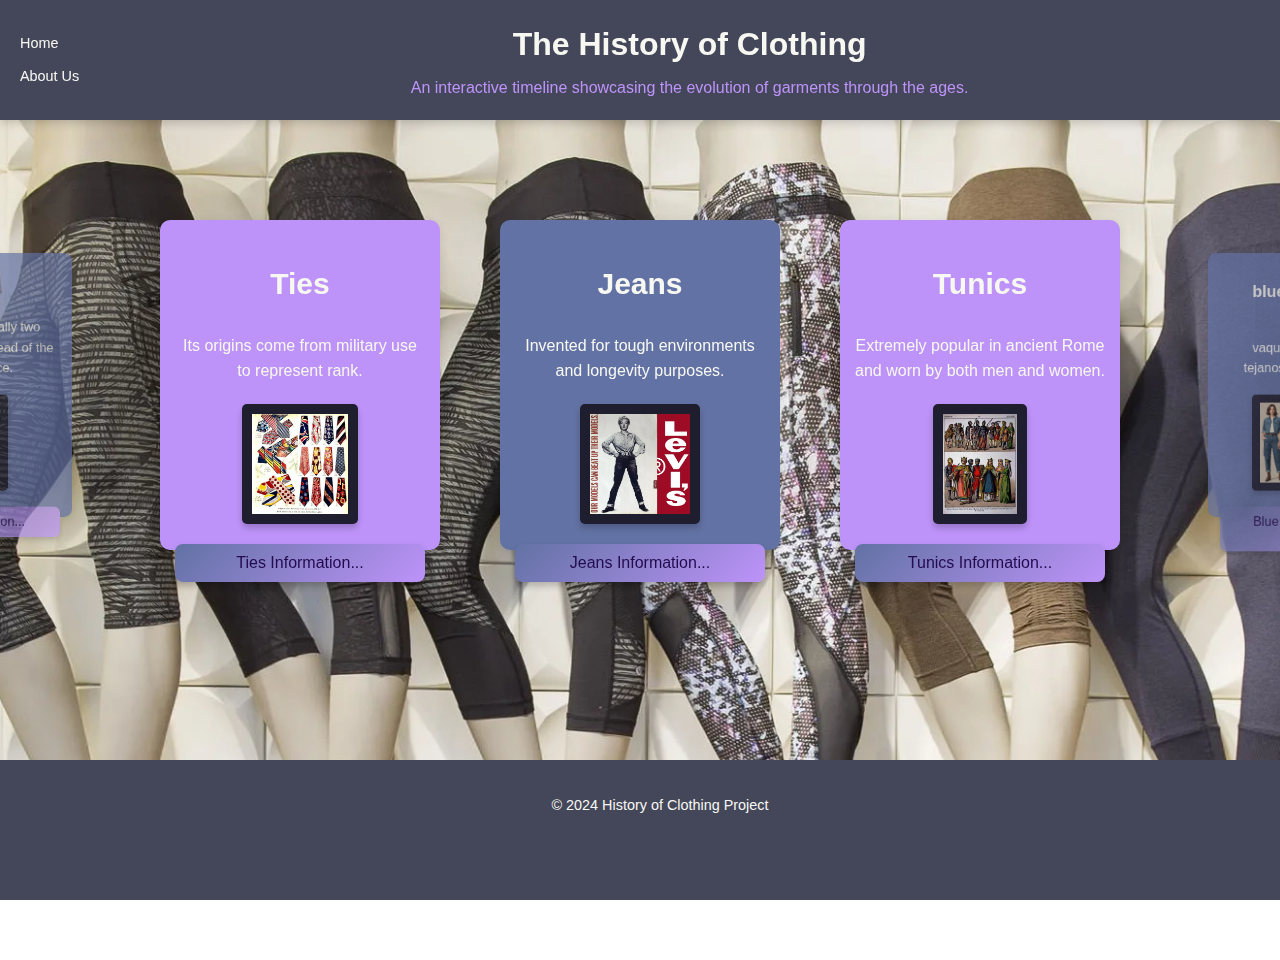
==== commit d881dc58: "y" ====
--- a/index.html
+++ b/index.html
@@ -73,13 +73,10 @@
                 <h2>underwear</h2>
                 <p>The earliest underwear was loincloth that went between the legs and fastened around the waist.</p>
                 <img src="pics/underwear2.jpg" alt="Underwear Photo" />
-        <button class="collapsible"> Underwear information...</button>
-                <div class="content">
-                    <p>The modern style underwear with a separate hole for each leg was first designed in the 1600s. Women were the first to sport such undergarments, but men eventually picked them
-                        up as well. Even though they were mainly invented to help people protect their genitals from the environment, with the development of modern society, they preserved modesty.
-                        Along with preventing abrasion from outer clothes and other rougher garments.</p>
-                 </div>
-                </div>
+                <button class="collapsible"
+                        onclick="showCard('Underwear', 'The modern style underwear with a separate hole for each leg was first designed in the 1600s. Women were the first to sport such undergarments, but men eventually picked them                       up as well. Even though they were mainly invented to help people protect their genitals from the environment, with the development of modern society, they preserved modesty.                       Along with preventing abrasion from outer clothes and other rougher garments.')"> 
+                        Underwear information...
+                </button>
             </div>
 
 
@@ -91,14 +88,10 @@
                 <h2>Bras/Corsets</h2>
                 <p>Corcets are the predecessors of the modern bra and were originaly made of wood, metal or whalebone.</p>
                 <img src="pics/bra.jpg" alt="Bra Photo" />
-        <button class="collapsible"> Bras/Corsets information...</button>
-                    <div class="content">
-                    <p>Multibillion dollar companies dedicate themselves to bras/corsets in our modern day but these pieces date back all the way back to women in Greece and Rome. Their bras were
-                        mere straps of cloth fastened snug around their chest and held in place using pins in the back. They were used mainly when doing sports or any other strenuous physical
-                        activity. Corsets gained massive popularity during medieval times and were made of whale bone to help keep the ridged shape allowing for the cone/hourglass shape under
-                        pressure that was desired. With time, both bras and corsets received vast modifications for greater comfort, appeal, and support for women of all bust shape/size.</p>
-                    </div>
-                </div>
+                <button class="collapsible"
+                        onclick="showCard('Bras', 'Multibillion dollar companies dedicate themselves to bras/corsets in our modern day but these pieces date back all the way back to women in Greece and Rome. Their bras were                      mere straps of cloth fastened snug around their chest and held in place using pins in the back. They were used mainly when doing sports or any other strenuous physical                       activity. Corsets gained massive popularity during medieval times and were made of whale bone to help keep the ridged shape allowing for the cone/hourglass shape under                       pressure that was desired. With time, both bras and corsets received vast modifications for greater comfort, appeal, and support for women of all bust shape/size.')"> 
+                        Bras/Corsets information...
+                </button>
             </div>
 
 
@@ -110,13 +103,9 @@
                 <h2>Leggings</h2>
                 <p>Leggings were originally two separate garments instead of the modern one piece.</p>
                 <img src="pics/leggings2.jpg" alt="Leggings Photo" />
-        <button class="collapsible"> Leggings information...</button>
-                    <div class="content">
-                    <p>Originally worn solely by men and vastly popular in medieval Scottland, were made of rough material such as leather or chainmail. With time, they turned to wool as
-                        material to keep warm and further protect from the environment. Now, they are a common piece of clothing that still suffice their original purpose of protection but
-                        have become modernized with form fitting, designed, and colors to meets demand needs/preferences. </p>
-                    </div>
-                </div>
+                <button class="collapsible"
+                        onclick="showCard('Leggings', 'Originally worn solely by men and vastly popular in medieval Scottland, were made of rough material such as leather or chainmail. With time, they turned to wool as                     material to keep warm and further protect from the environment. Now, they are a common piece of clothing that still suffice their original purpose of protection but                      have become modernized with form fitting, designed, and colors to meets demand needs/preferences.')"> 
+                        Leggings information...</button>
             </div>
 
 
--- a/styles.css
+++ b/styles.css
@@ -331,3 +331,28 @@
         margin-bottom: 20px;
     }
 }
+
+.info-card {
+    display: none; /* Hidden by default */
+    position: fixed;
+    top: 50%;
+    left: 50%;
+    transform: translate(-50%, -50%);
+    background: white;
+    border: 1px solid #ccc;
+    border-radius: 8px;
+    padding: 20px;
+    z-index: 1000;
+    box-shadow: 0 4px 8px rgba(0, 0, 0, 0.2);
+}
+
+.info-card .close-card {
+    position: absolute;
+    top: 10px;
+    right: 10px;
+    border: none;
+    background: transparent;
+    font-size: 16px;
+    cursor: pointer;
+}
+
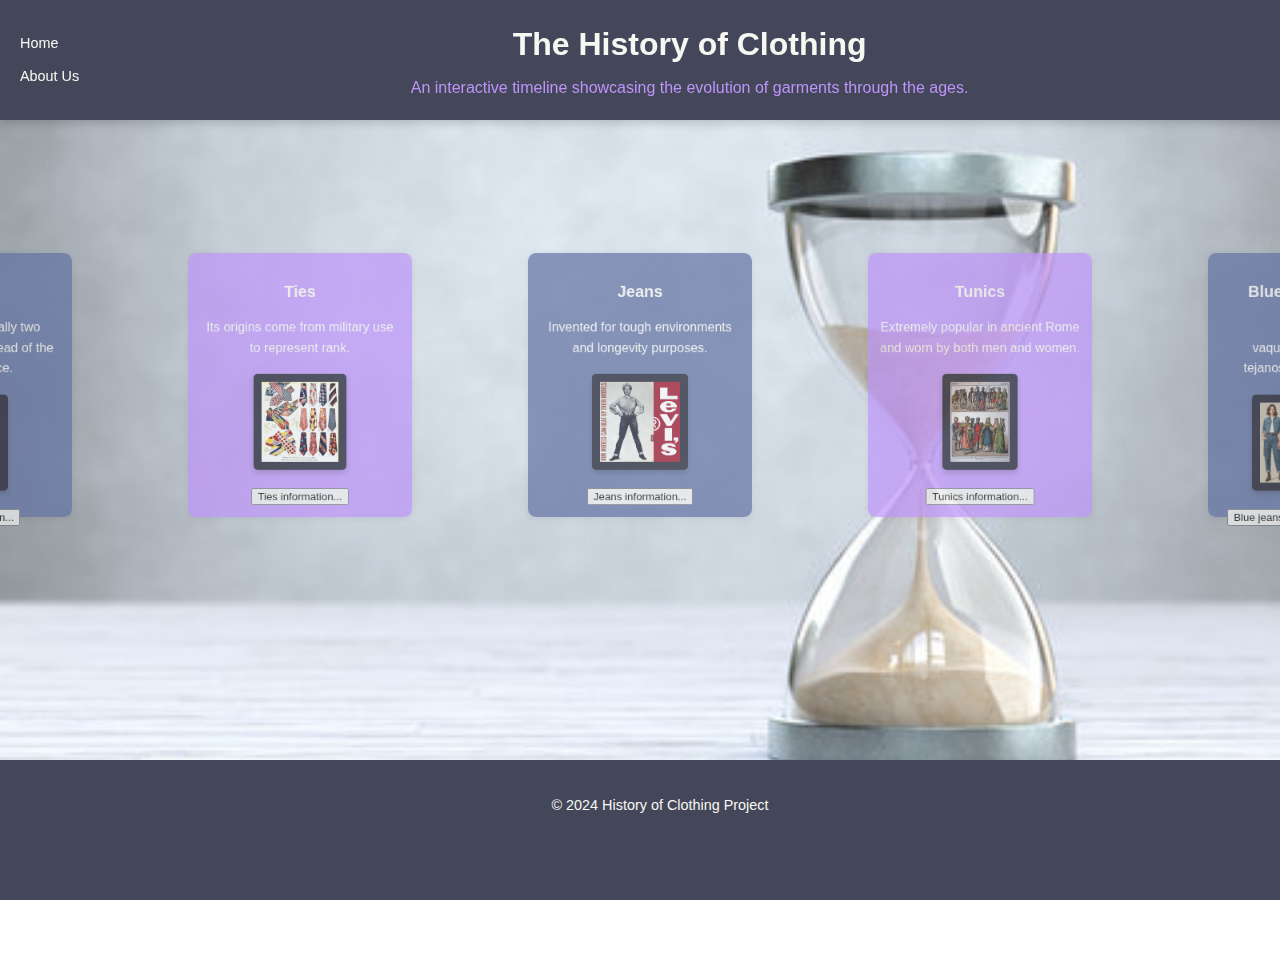
==== commit 3ff4f733: "Please WOrkkk" ====
--- a/index.html
+++ b/index.html
@@ -4,7 +4,7 @@
     <meta charset="UTF-8">
     <meta name="viewport" content="width=device-width, initial-scale=1.0">
     <title>History of Clothing</title>
-    <link rel="stylesheet" href="styles.css"> <!-- Link to  CSS file -->
+    <link rel="stylesheet" href="styles.css"> <!-- Link to CSS file -->
 </head>
 <body>
     <header>
@@ -18,265 +18,241 @@
         </div>
     </header>
     
-
     <main>
         <section class="timeline">
-
-
-
-
-
-
+            <!-- Timeline items -->
             <div class="timeline-item" id="item1" data-tooltip="3,200 BC" data-background="url('pics/hats.jpg')" data-year="3200">
                 <h2>Hats</h2>
                 <p>Originally created to protect your head from the environment.</p>
                 <img src="pics/hats2.jpg" alt="Hat Photo" />
-                <button class="collapsible" 
-                        onclick="showCard('hats', 'Could be considered as old as cavemen but the first confirmed drawn record of a hat is dated around 3200 BC in Egypt.From their birth to before modern material and fabrics, hats were customarily made from animal hide, fur, and even straw/grass like baskets with the same weaving patterns.')"> 
-                        Hat information...
-                </button>
-            </div>
-
-
-
+                <button class="modal-trigger" onclick="openModal('hatsModal')">Hat information...</button>
+            </div>
 
             <div class="timeline-item" id="item2" data-tooltip="7,000 BC" data-background="url('pics/shoes.jpg')" data-year="7000">
                 <h2>Shoes</h2>
-                <p>The first knwon pair of shoes were made of tree bark.</p>
+                <p>The first known pair of shoes were made of tree bark.</p>
                 <img src="pics/shoes2.jpg" alt="Shoes Photo" />
-                <button class="collapsible"
-                        onclick="showCard('Shoes', 'Earliest proven examples of footwear could be traced back to 7,000-8,000 BC, which were Sagebrush bark sandals found in the Fort Rock Cave in Oregon, USA. Although, the romans were the first to design left and right foot shoes. Shoes were originally designed feet from sharp objects, rough terrain, and other  elements that could cause harm. Warmth during the harsh winters were also other purposes of shoes. Over human history, shoes changed with color, design, style,  purposes such as sports, and even for overall health to what we see today.')"> 
-                    Shoes information...
-                </button>
-            </div>
-
-
-
-
-
+                <button class="modal-trigger" onclick="openModal('shoesModal')">Shoes information...</button>
+            </div>
 
             <div class="timeline-item" id="item3" data-tooltip="13th Century" data-background="url('pics/glasses.jpg')" data-year="1200">
                 <h2>Glasses/Sunglasses</h2>
                 <p>The first glasses were made of wood, horn, and tortoiseshell.</p>
                 <img src="pics/glasses2.jpg" alt="Glasses Photo" />
-                <button class="collapsible"
-                        onclick="showCard('Glasses', 'however were in existence since 13th century China and used by judges as to not scrutinize their judgement through facial expressions. The dark quartz glasses                       they wore helped disguise their eyes as to not be read before final judgement was made. Modern sunglasses became possible once the manipulation of UV light was discovered.                       The Inuit people can be credited with the earliest version of sunglasses. In the late 19th century, they used whale bone with thin slits to see through which shielded their                        eyes from the bright reflection of light coming off the white snow around them.')">                  
-                        Glasses information...
-                </button>
-            </div>
-
-
-
-
+                <button class="modal-trigger" onclick="openModal('glassesModal')">Glasses information...</button>
+            </div>
 
             <div class="timeline-item" id="item4" data-tooltip="1600s" data-background="url('pics/underwear.jpg')" data-year="1600">
-                <h2>underwear</h2>
+                <h2>Underwear</h2>
                 <p>The earliest underwear was loincloth that went between the legs and fastened around the waist.</p>
                 <img src="pics/underwear2.jpg" alt="Underwear Photo" />
-                <button class="collapsible"
-                        onclick="showCard('Underwear', 'The modern style underwear with a separate hole for each leg was first designed in the 1600s. Women were the first to sport such undergarments, but men eventually picked them                       up as well. Even though they were mainly invented to help people protect their genitals from the environment, with the development of modern society, they preserved modesty.                       Along with preventing abrasion from outer clothes and other rougher garments.')"> 
-                        Underwear information...
-                </button>
-            </div>
-
-
-
-
-
+                <button class="modal-trigger" onclick="openModal('underwearModal')">Underwear information...</button>
+            </div>
 
             <div class="timeline-item" id="item5" data-tooltip="1920" data-background="url('pics/bras2.jpg')" data-year="1920">
                 <h2>Bras/Corsets</h2>
-                <p>Corcets are the predecessors of the modern bra and were originaly made of wood, metal or whalebone.</p>
+                <p>Corsets are the predecessors of the modern bra and were originally made of wood, metal or whalebone.</p>
                 <img src="pics/bra.jpg" alt="Bra Photo" />
-                <button class="collapsible"
-                        onclick="showCard('Bras', 'Multibillion dollar companies dedicate themselves to bras/corsets in our modern day but these pieces date back all the way back to women in Greece and Rome. Their bras were                      mere straps of cloth fastened snug around their chest and held in place using pins in the back. They were used mainly when doing sports or any other strenuous physical                       activity. Corsets gained massive popularity during medieval times and were made of whale bone to help keep the ridged shape allowing for the cone/hourglass shape under                       pressure that was desired. With time, both bras and corsets received vast modifications for greater comfort, appeal, and support for women of all bust shape/size.')"> 
-                        Bras/Corsets information...
-                </button>
-            </div>
-
-
-
-
-
+                <button class="modal-trigger" onclick="openModal('brasModal')">Bras/Corsets information...</button>
+            </div>
 
             <div class="timeline-item" id="item6" data-tooltip="5000" data-background="url('pics/leggings.jpg')" data-year="5000">
                 <h2>Leggings</h2>
                 <p>Leggings were originally two separate garments instead of the modern one piece.</p>
                 <img src="pics/leggings2.jpg" alt="Leggings Photo" />
-                <button class="collapsible"
-                        onclick="showCard('Leggings', 'Originally worn solely by men and vastly popular in medieval Scottland, were made of rough material such as leather or chainmail. With time, they turned to wool as                     material to keep warm and further protect from the environment. Now, they are a common piece of clothing that still suffice their original purpose of protection but                      have become modernized with form fitting, designed, and colors to meets demand needs/preferences.')"> 
-                        Leggings information...</button>
-            </div>
-
-
-
-
+                <button class="modal-trigger" onclick="openModal('leggingsModal')">Leggings information...</button>
+            </div>
 
             <div class="timeline-item" id="item7" data-tooltip="1636" data-background="url('pics/ties.jpg')" data-year="1636">
                 <h2>Ties</h2>
                 <p>Its origins come from military use to represent rank.</p>
                 <img src="pics/ties2.jpg" alt="Ties Photo" />
-        <button class="collapsible"> Ties information...</button>
-                    <div class="content">
-                    <p>First popularized in 1636 Europe by King Louis XIV with his group of Croatian mercenaries who wore cravats around their necks for protection. With time these cravats would
-                        be highly distinguishable with color, patterns, and high-end materials signifying rank. While they paraded through Paris, fashionistas become dazzled by them for such
-                        colors and patterns that they adapted such pieces often having them made of high-end expensive materials to show off their wealth. This still holds true to this day 
-                        with the vast options of ties. </p>
-                    </div>
-                </div>
-            </div>
-
-
-
-
+                <button class="modal-trigger" onclick="openModal('tiesModal')">Ties information...</button>
+            </div>
 
             <div class="timeline-item" id="item8" data-tooltip="1870" data-background="url('pics/Jeans.jpg')" data-year="1870">
                 <h2>Jeans</h2>
                 <p>Invented for tough environments and longevity purposes.</p>
                 <img src="pics/jeans2.jpg" alt="Jeans Photo" />
-        <button class="collapsible"> Jeans information...</button>
-                    <div class="content">
-                    <p>Most common version known are blue jeans, although may seem to have been around forever, are only an estimated 150 years old. As many inventions in history, they were
-                        created to solve a common problem for people. A strong pair of pants were needed to withstand the tough environment by minors in the 1870s. Jacob Davis created such
-                        a piece of clothing made from duck cloth, a strong canvas material. Together, with Levi Strouss, they created the first blue jean made from denim in 1873. Thus,
-                        forever cementing blue jeans in clothing history which would later see them expand to different fashions and uses</p>
-                    </div>
-                </div>
-            </div>
-
-
-
-
+                <button class="modal-trigger" onclick="openModal('jeansModal')">Jeans information...</button>
+            </div>
 
             <div class="timeline-item" id="item9" data-tooltip="3rd Century" data-background="url('pics/tunics.jpg')" data-year="2000">
                 <h2>Tunics</h2>
                 <p>Extremely popular in ancient Rome and worn by both men and women.</p>
                 <img src="pics/tunics2.jpg" alt="Tunics Photo" />
-        <button class="collapsible"> Tunics information...</button>
-                    <div class="content">
-                    <p>Worn by ancient Greeks and Romans for the loose fitting and cool feel it gave in hot regions while providing comfort. This piece of clothing was adopted by
-                        them since its creation in 3rd century BCE.</p>
-                    </div>
-                </div>
-            </div>
-
-
-
-
+                <button class="modal-trigger" onclick="openModal('tunicsModal')">Tunics information...</button>
+            </div>
 
             <div class="timeline-item" id="item10" data-tooltip="1938" data-background="url('pics/cargo.jpg')" data-year="1938">
-                <h2>blue jeans,cargos</h2>
+                <h2>Blue jeans, Cargos</h2>
                 <p>Are known as vaqueros("cowboys") or tejanos("Texans") in Spain.</p>
                 <img src="pics/cargo2.jpg" alt="Cargo Pants Photo" />
-        <button class="collapsible"> Blue jeans and Cargos information...</button>
-                    <div class="content">
-                    <p>Cargo pants were born in 1938 in Britain and worn by military personal as part of their Battle dress Uniforms (BDUs). They gained large popularity outside of
-                        military use for their practical functionality in the late 20th century. Large pockets near the thigh offered easy access for tools and supplies making it
-                        ideal for outdoor use as well as manual labor work. Fashion trends also led to changes in cargo pants such as color, added print, and for all ages/sizes as
-                        well as gender. The blue jeans that we know today were originally created through the combined efforts of Jacob Davis and Levi Strauss in 1873 due to the 
-                        demand of a tough long-lasting pair of pants. </p>
-                    </div>
-                </div>
-            </div>
-
-
-
-
+                <button class="modal-trigger" onclick="openModal('cargoModal')">Blue jeans and Cargos information...</button>
+            </div>
 
             <div class="timeline-item" id="item11" data-tooltip="19th Century" data-background="url('pics/swim.jpg')" data-year="1900">
                 <h2>Swimsuits</h2>
                 <p>The modern bikini was invented by an auto engineer-turned fashion designer.</p>
                 <img src="pics/swim2.jpg" alt="Swimwear Photo" />
-        <button class="collapsible"> Swimsuits information...</button>
-                    <div class="content">
-                    <p>Swimsuits were not masse produced until the 19th century when railroads were available to the masses so that 
-                        they can travel to beaches and large bodies of water. At this early age, swimsuits covered the entire body 
-                        for both men and women. The early 20th century saw changes in swimsuits through their design being more form 
-                        fitted and aerodynamic. Yet they had to still meet decency laws of the time in the 1930s. </p>
-                    </div>
-                </div>
-            </div>
-
-
-
-
+                <button class="modal-trigger" onclick="openModal('swimwearModal')">Swimsuits information...</button>
+            </div>
 
             <div class="timeline-item" id="item12" data-tooltip="19th Century" data-background="url('pics/blazer.jpg')" data-year="1800">
                 <h2>Men's Blazer</h2>
                 <p>Gained the name blazer from the original one being bright red(blazing color).</p>
                 <img src="pics/blazer2.jpg" alt="Men's Blazer" />
-        <button class="collapsible"> Men's blazers information...</button>
-                    <div class="content">
-                    <p>This piece of clothing emerged from the world of rowing when the Cambridge University Lady Margaret Boat
-                        Club sported red jackets. These red jackets became the first blazers which then gained popularity and fame
-                        especially with their versatile capabilities. That notable piece of the blazer inspired the adaptation to 
-                        military use in the early 19th century. </p>
-                    </div>
-                </div>
-            </div>
-
-
-
-
+                <button class="modal-trigger" onclick="openModal('blazerModal')">Men's Blazers information...</button>
+            </div>
 
             <div class="timeline-item" id="item13" data-tooltip="1913" data-background="url('pics/shirt.jpg')" data-year="1913">
                 <h2>T-shirts</h2>
                 <p>First marketed as being "bachelor undershirts".</p>
                 <img src="pics/shirts2.jpg" alt="T Shirts Photo" />
-        <button class="collapsible"> T-shirts information...</button>
-                    <div class="content">
-                    <p>A simple and iconic name was created by a novelist, F. Scott Fitzgerald. He used this term in his novel
-                        “This Side of Paradise” to describe the T shape of the shirt. The creation of this shirt came from meeting 
-                        consumers demand for a top to be used during warm weather. Normally people would take a full onesie, cut the
-                        top portion off, and tuck in the end of top into their bottoms. The U.S. Navy popularized this garment in 1913
-                        making it standard issue as undershirts for all seamen.</p>
-                    </div>
-                </div>
-            </div>
-
-
-
-
-
-            <div class="timeline-item" id="item14" data-tooltip="1920s"data-background="url('pics/hawaii.jpg')" data-year="1920">
+                <button class="modal-trigger" onclick="openModal('shirtsModal')">T-shirts information...</button>
+            </div>
+
+            <div class="timeline-item" id="item14" data-tooltip="1920s" data-background="url('pics/hawaii.jpg')" data-year="1920">
                 <h2>Hawaiian Shirts</h2>
                 <p>First made from breathable kimono fabric.</p>
                 <img src="pics/hawaii2.jpg" alt="Hawaiian Shirts Photo" />
-        <button class="collapsible"> Hawaiian shirts information...</button>
-                    <div class="content">
-                    <p>These shirts came to fruition from adapting with events during the 1920s and 1930s when they were invented. 
-                        Originally showing Japanese patterns, the patterns turned into native flowers and other vegetation of the 
-                        Hawaiian Islands. They became increasingly popular through the use by service members in the armed forces 
-                        returning to the mainland while boasting these new colorful and eye-catching shirts.</p>
-                    </div>
-                </div>
-            </div>
-
-
-
+                <button class="modal-trigger" onclick="openModal('hawaiianShirtsModal')">Hawaiian shirts information...</button>
+            </div>
 
             <div class="timeline-item" id="item15" data-tooltip="1870" data-background="url('pics/workout.jpg')" data-year="1870">
-                <h2>Workout clothings (stretchy)</h2>
+                <h2>Workout Clothes (Stretchy)</h2>
                 <p>Made for sports/exercise and later created fashion like athleisure.</p>
                 <img src="pics/workout2.jpg" alt="Workout Clothes Photo" />
-        <button class="collapsible"> Workout clothing information...</button>
-                    <div class="content">
-                    <p>First invented in the 1870s by John Redfern for women in highly active activities such as tennis, archery, and yachting. 
-                        They continued to be only seen when doing sports or exercising but later garnered popularity outside of these activities. 
-                        The 1950s created a demand for clothing that was functional, fashionable, and had an emphasis in comfort with ease of movement.
-                        Thus creating fashion trends were people sported activewear in their everyday activities.</p>
-                    </div>
-                </div>
-            </div>
-            <!-- Add more timeline items here -->
+                <button class="modal-trigger" onclick="openModal('workoutModal')">Workout clothing information...</button>
+            </div>
         </section>
     </main>
+
+    <!-- Modals -->
+    <div id="hatsModal" class="modal">
+        <div class="modal-content">
+            <span class="close" onclick="closeModal('hatsModal')">&times;</span>
+            <h3>Hats</h3>
+            <p>Hats have been worn for thousands of years, dating back to ancient Egypt around 3200 BC. Initially, they were worn for protection from the sun and the elements, but they gradually became symbols of status and fashion. Early hats were made of materials like straw, felt, and wool.</p>
+        </div>
+    </div>
+
+    <div id="shoesModal" class="modal">
+        <div class="modal-content">
+            <span class="close" onclick="closeModal('shoesModal')">&times;</span>
+            <h3>Shoes</h3>
+            <p>The earliest known shoes, dating back to around 7,000 BC, were made from plant fibers, animal skins, and bark. Early shoes were primarily designed for protection from the elements, with some of the earliest examples found in ancient Mesopotamia and Egypt.</p>
+        </div>
+    </div>
+
+    <div id="glassesModal" class="modal">
+        <div class="modal-content">
+            <span class="close" onclick="closeModal('glassesModal')">&times;</span>
+            <h3>Glasses/Sunglasses</h3>
+            <p>The first glasses were invented in Italy during the 13th century, originally made from quartz or glass. They were used to correct vision impairments and became a status symbol for the elite.</p>
+        </div>
+    </div>
+
+    <div id="underwearModal" class="modal">
+        <div class="modal-content">
+            <span class="close" onclick="closeModal('underwearModal')">&times;</span>
+            <h3>Underwear</h3>
+            <p>Underwear has been around since ancient times, originally taking the form of loincloths or basic garments worn beneath other clothing. It wasn’t until the 18th century that more structured, fitted underwear like stockings and corsets became popular.</p>
+        </div>
+    </div>
+
+    <div id="brasModal" class="modal">
+        <div class="modal-content">
+            <span class="close" onclick="closeModal('brasModal')">&times;</span>
+            <h3>Bras/Corsets</h3>
+            <p>Corsets became popular in the 16th century and were designed to shape the body, particularly the waist. In the early 20th century, the bra evolved from the corset, offering more comfort while providing similar shaping benefits.</p>
+        </div>
+    </div>
+
+    <div id="leggingsModal" class="modal">
+        <div class="modal-content">
+            <span class="close" onclick="closeModal('leggingsModal')">&times;</span>
+            <h3>Leggings</h3>
+            <p>Leggings have evolved from early history, where they were worn by men and women as separate garments. Today, they are primarily worn by women, originally as athletic wear and now as fashion items as well.</p>
+        </div>
+    </div>
+
+    <div id="tiesModal" class="modal">
+        <div class="modal-content">
+            <span class="close" onclick="closeModal('tiesModal')">&times;</span>
+            <h3>Ties</h3>
+            <p>Ties originated in the 17th century as part of military uniforms in Europe, eventually becoming a fashionable accessory in men's clothing. The modern necktie as we know it evolved in the 19th century.</p>
+        </div>
+    </div>
+
+    <div id="jeansModal" class="modal">
+        <div class="modal-content">
+            <span class="close" onclick="closeModal('jeansModal')">&times;</span>
+            <h3>Jeans</h3>
+            <p>Jeans were invented in the 19th century as durable workwear. They became a symbol of rebellion in the 1950s and eventually transformed into a mainstream fashion staple.</p>
+        </div>
+    </div>
+
+    <div id="tunicsModal" class="modal">
+        <div class="modal-content">
+            <span class="close" onclick="closeModal('tunicsModal')">&times;</span>
+            <h3>Tunics</h3>
+            <p>Tunics were a common form of clothing in ancient civilizations, particularly in Rome and Greece. They were simple, loose-fitting garments often worn by both men and women.</p>
+        </div>
+    </div>
+
+    <div id="cargoModal" class="modal">
+        <div class="modal-content">
+            <span class="close" onclick="closeModal('cargoModal')">&times;</span>
+            <h3>Blue jeans, Cargos</h3>
+            <p>Cargo pants gained popularity in the 1990s with their functional design, including multiple large pockets. Blue jeans have been a staple since the late 1800s, originally designed as durable workwear.</p>
+        </div>
+    </div>
+
+    <div id="swimwearModal" class="modal">
+        <div class="modal-content">
+            <span class="close" onclick="closeModal('swimwearModal')">&times;</span>
+            <h3>Swimwear</h3>
+            <p>Swimwear has evolved significantly, with the modern bikini being introduced in 1946 by French designer Louis Réard. It revolutionized women's swimwear fashion.</p>
+        </div>
+    </div>
+
+    <div id="blazerModal" class="modal">
+        <div class="modal-content">
+            <span class="close" onclick="closeModal('blazerModal')">&times;</span>
+            <h3>Men's Blazers</h3>
+            <p>Blazers originated in the 19th century, known for their bright, bold colors. They were initially worn by rowing clubs and became a staple of men's fashion.</p>
+        </div>
+    </div>
+
+    <div id="shirtsModal" class="modal">
+        <div class="modal-content">
+            <span class="close" onclick="closeModal('shirtsModal')">&times;</span>
+            <h3>T-shirts</h3>
+            <p>The modern T-shirt was introduced in the 1910s as a simple, comfortable garment for working men, later becoming popular as casual wear in the 1950s and beyond.</p>
+        </div>
+    </div>
+
+    <div id="hawaiianShirtsModal" class="modal">
+        <div class="modal-content">
+            <span class="close" onclick="closeModal('hawaiianShirtsModal')">&times;</span>
+            <h3>Hawaiian Shirts</h3>
+            <p>Hawaiian shirts became popular in the 1930s, made from light, breathable fabric, and are known for their tropical and vibrant designs.</p>
+        </div>
+    </div>
+
+    <div id="workoutModal" class="modal">
+        <div class="modal-content">
+            <span class="close" onclick="closeModal('workoutModal')">&times;</span>
+            <h3>Workout Clothes (Stretchy)</h3>
+            <p>Workout clothes were first designed for physical exercise, but they later became a key part of fashion trends like athleisure, combining comfort and style.</p>
+        </div>
+    </div>
 
     <footer>
         <p>&copy; 2024 History of Clothing Project</p>
     </footer>
 
-    <script src="timeline.js"></script> <!-- Link to  JavaScript file -->
+    <script src="timeline.js"></script> <!-- Link to JavaScript file -->
 </body>
 </html>
-
--- a/styles.css
+++ b/styles.css
@@ -5,7 +5,6 @@
     padding: 0;
     margin-top: 60px;
     background: url('./boi.jpeg') no-repeat center center fixed;
-    background-size: cover;
     color: #f8f8f2;
     line-height: 1.6;
     background-size: cover;
@@ -77,7 +76,6 @@
     padding: 10px 20px;
     background: #44475a;
     color: #f8f8f2;
-    position: fixed;
     width: 100%;
     top: 0;
     left: 0;
@@ -164,7 +162,6 @@
     left: 0;
     right: 0;
     height: 4px;
-    background: #bd93f9;
     background-color: #333; /* Dark color for the tick */
     transform: translateY(-50%);
     z-index: -1;
@@ -356,3 +353,38 @@
     cursor: pointer;
 }
 
+/* Modal background */
+.modal {
+    display: none; /* Hidden by default */
+    position: fixed;
+    top: 0;
+    left: 0;
+    width: 100%;
+    height: 100%;
+    background-color: rgba(0, 0, 0, 0.5); /* Semi-transparent */
+    z-index: 1000;
+}
+
+/* Modal content box */
+.modal-content {
+    position: absolute;
+    top: 50%;
+    left: 50%;
+    transform: translate(-50%, -50%);
+    background-color: white;
+    padding: 20px;
+    border-radius: 8px;
+    box-shadow: 0 4px 8px rgba(0, 0, 0, 0.3);
+    max-width: 80%;
+    overflow-y: auto;
+}
+
+/* Close button inside modal */
+.close {
+    position: absolute;
+    top: 10px;
+    right: 10px;
+    font-size: 20px;
+    color: #333;
+    cursor: pointer;
+}
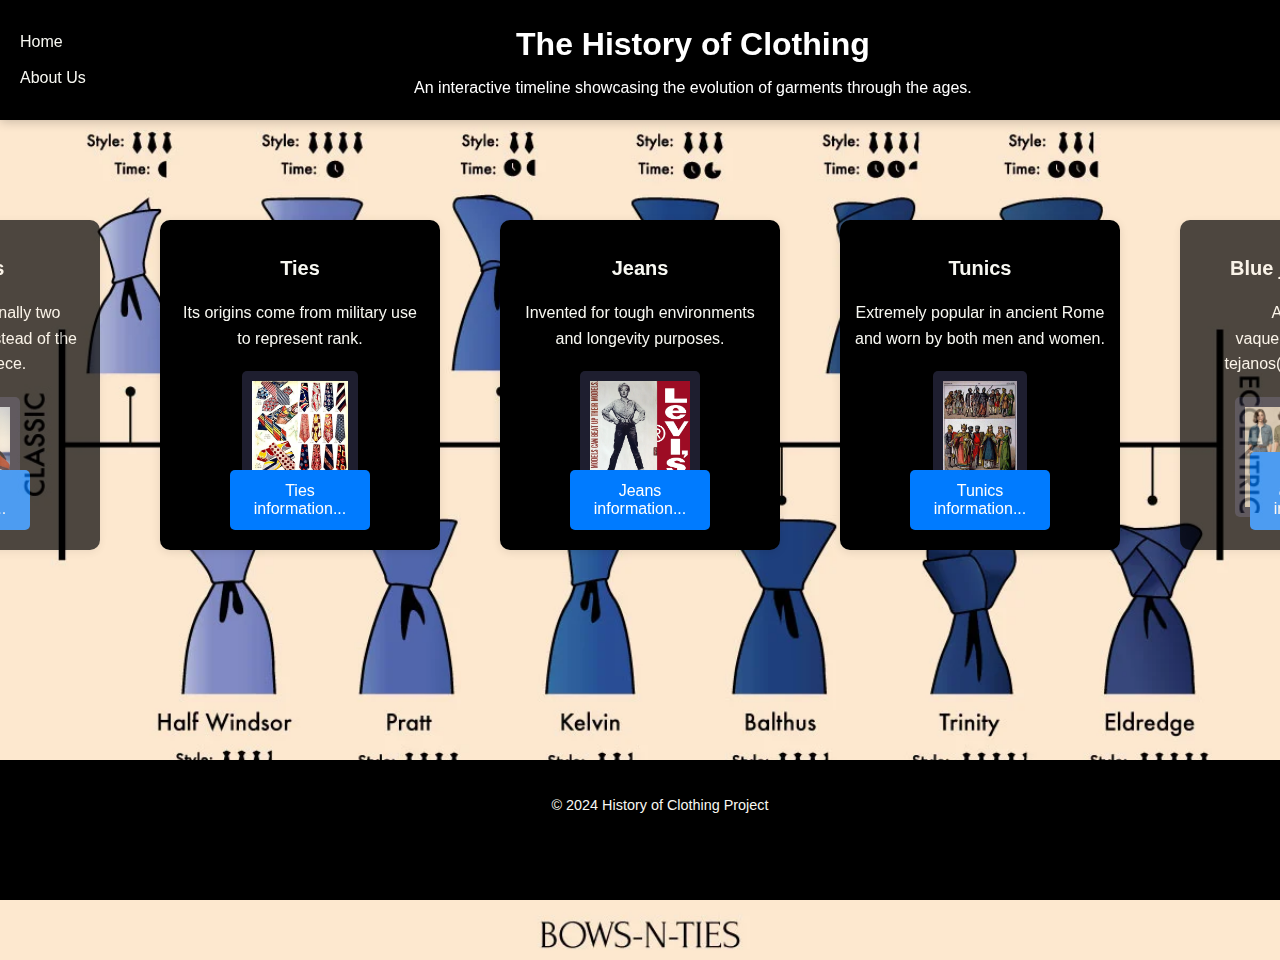
==== commit 9cb00a40: "f" ====
--- a/index.html
+++ b/index.html
@@ -70,7 +70,7 @@
                 <button class="modal-trigger" onclick="openModal('tiesModal')">Ties information...</button>
             </div>
 
-            <div class="timeline-item" id="item8" data-tooltip="1870" data-background="url('pics/Jeans.jpg')" data-year="1870">
+            <div class="timeline-item" id="item8" data-tooltip="1870" data-background="url('pics/jeans.jpg')" data-year="1870">
                 <h2>Jeans</h2>
                 <p>Invented for tough environments and longevity purposes.</p>
                 <img src="pics/jeans2.jpg" alt="Jeans Photo" />
--- a/styles.css
+++ b/styles.css
@@ -32,7 +32,7 @@
     font-size: 1rem; /* Standard readable font size */
     padding: 10px 20px; /* Comfortable padding */
     color: #230b4e; /* Light text color for contrast */
-    background: linear-gradient(135deg, #6272a4, #bd93f9); /* Gradient for a modern look */
+    background: linear-gradient(135deg, #000000, #ffffff); /* Gradient for a modern look */
     border: none; /* Remove border */
     border-radius: 8px; /* Smooth, rounded corners */
     cursor: pointer; /* Pointer cursor to indicate interactivity */
@@ -46,7 +46,7 @@
 
 /* Hover Effect */
 button.collapsible:hover {
-    background: linear-gradient(135deg, #bd93f9, #6272a4); /* Reverse gradient on hover */
+    background: linear-gradient(135deg, #000000, #000000); /* Reverse gradient on hover */
     transform: translateY(-2px); /* Slight lift effect */
     box-shadow: 0 6px 8px rgba(0, 0, 0, 0.3); /* Enhanced shadow */
 }
@@ -74,8 +74,8 @@
     align-items: center;
     justify-content: space-between;
     padding: 10px 20px;
-    background: #44475a;
-    color: #f8f8f2;
+    background: #000000;
+    color: #ffffff;
     width: 100%;
     top: 0;
     left: 0;
@@ -101,12 +101,15 @@
 header .nav-container a {
     text-decoration: none;
     color: #f8f8f2;
-    font-size: 0.9rem;
+    font-size: 1rem;
     transition: color 0.3s ease;
+    font-family: Impact, Haettenschweiler, 'Arial Narrow Bold', sans-serif;
 }
 
 header .nav-container a:hover {
-    color: #bd93f9;
+    color: #000000;
+    font-style: italic;
+    font-stretch: expanded;
 }
 
 header .title-container {
@@ -122,7 +125,7 @@
 header p {
     margin: 5px 0 0;
     font-size: 1rem;
-    color: #bd93f9;
+    color: #ffffff;
 }
 
 /* Timeline Container */
@@ -147,7 +150,7 @@
 }
 
 .timeline::-webkit-scrollbar-thumb {
-    background-color: #bd93f9;
+    background-color: #000000;
     border-radius: 10px;
 }
 
@@ -183,12 +186,13 @@
     position: relative;
     scroll-snap-align: center; /* Ensures each item snaps into place */
     will-change: transform;
-    transform: scale(0.8);
+    transform: scale(1);
+    overflow: visible;
 }
 
 .timeline-item:hover,
 .timeline-item.active {
-    transform: scale(1.2);
+    transform: scale(1.3);
     opacity: 1;
 }
 
@@ -207,11 +211,11 @@
 }
 
 .timeline-item:nth-child(odd) {
-    background: #bd93f9;
+    background: #000000;
 }
 
 .timeline-item:nth-child(even) {
-    background: #6272a4;
+    background: #000000;
 }
 
 .timeline-item img {
@@ -225,6 +229,14 @@
     box-shadow: 0 4px 6px rgba(0, 0, 0, 0.2);
     background-color: #1e1e2f;
     display: block;
+}
+
+.timeline-item .modal-trigger {
+    position: absolute; /* Position the button within the timeline item */
+    bottom: 20px; /* Adjust as necessary */
+    left: 50%; /* Center horizontally */
+    transform: translateX(-50%); /* Adjust for centering */
+    z-index: 1; /* Ensure it stays on top */
 }
 
 .timeline-item[data-tooltip]:hover::after {
@@ -305,7 +317,7 @@
 footer {
     text-align: center;
     padding: 20px;
-    background: #44475a;
+    background: #000000;
     color: #f8f8f2;
     font-size: 0.9rem;
     margin-top: 20px;
@@ -357,34 +369,75 @@
 .modal {
     display: none; /* Hidden by default */
     position: fixed;
-    top: 0;
-    left: 0;
-    width: 100%;
-    height: 100%;
-    background-color: rgba(0, 0, 0, 0.5); /* Semi-transparent */
-    z-index: 1000;
-}
-
-/* Modal content box */
+    z-index: 9999;
+    left: 50%;
+    top: 50%;
+    transform: translate(-50%, -50%); /* Center it vertically and horizontally */
+    background-color: rgb(0, 0, 0);
+    padding: 20px;
+    max-width: 80%; /* Adjust the width if needed */
+    max-height: 80%; /* Optional, to limit the modal height */
+    overflow-y: auto; /* Allows scrolling if the content is too tall */
+    border-radius: 10px; /* Optional, for rounded corners */
+}
+
+
+/* Modal content (the square part) */
 .modal-content {
-    position: absolute;
-    top: 50%;
-    left: 50%;
-    transform: translate(-50%, -50%);
-    background-color: white;
+    background-color: #333; /* Dark background for the modal */
+    margin: auto; /* Center the modal */
     padding: 20px;
-    border-radius: 8px;
-    box-shadow: 0 4px 8px rgba(0, 0, 0, 0.3);
-    max-width: 80%;
-    overflow-y: auto;
-}
+    border: 1px solid #888; /* Border for the modal */
+    width: 500px; /* Width of the modal */
+    height: 500px; /* Height of the modal (to make it square) */
+    box-sizing: border-box;
+    color: white; /* White text color */
+    font-family: Arial, sans-serif; /* Font family */
+    font-size: 16px; /* Font size */
+    overflow-y: auto; /* Allow scrolling if content is too long */
+}
+
 
 /* Close button inside modal */
 .close {
     position: absolute;
-    top: 10px;
+    top: 10px;   
     right: 10px;
     font-size: 20px;
     color: #333;
     cursor: pointer;
 }
+
+
+
+/* Button Styling */
+button.modal-trigger {
+    background-color: #007bff; /* A nice blue background */
+    color: white; /* White text color */
+    font-size: 16px; /* Font size */
+    padding: 12px 20px; /* Padding around the text */
+    border: none; /* Remove the border */
+    border-radius: 5px; /* Rounded corners */
+    cursor: pointer; /* Pointer cursor on hover */
+    transition: all 0.3s ease; /* Smooth transition for effects */
+    font-family: Arial, sans-serif; /* Font style */
+}
+
+button.modal-trigger:hover {
+    background-color: #0056b3; /* Darker blue when hovered */
+    transform: scale(1.05); /* Slightly enlarge the button */
+}
+
+button.modal-trigger:focus {
+    outline: none; /* Remove the outline when focused */
+    box-shadow: 0 0 5px rgba(0, 123, 255, 0.75); /* Blue outline when focused */
+}
+
+button.modal-trigger:active {
+    background-color: #004085; /* Even darker blue when clicked */
+    transform: scale(1); /* Return to normal size when clicked */
+}
+
+body {
+    transition: background-image 0.5s ease-in-out; /* Smooth transition when changing background */
+}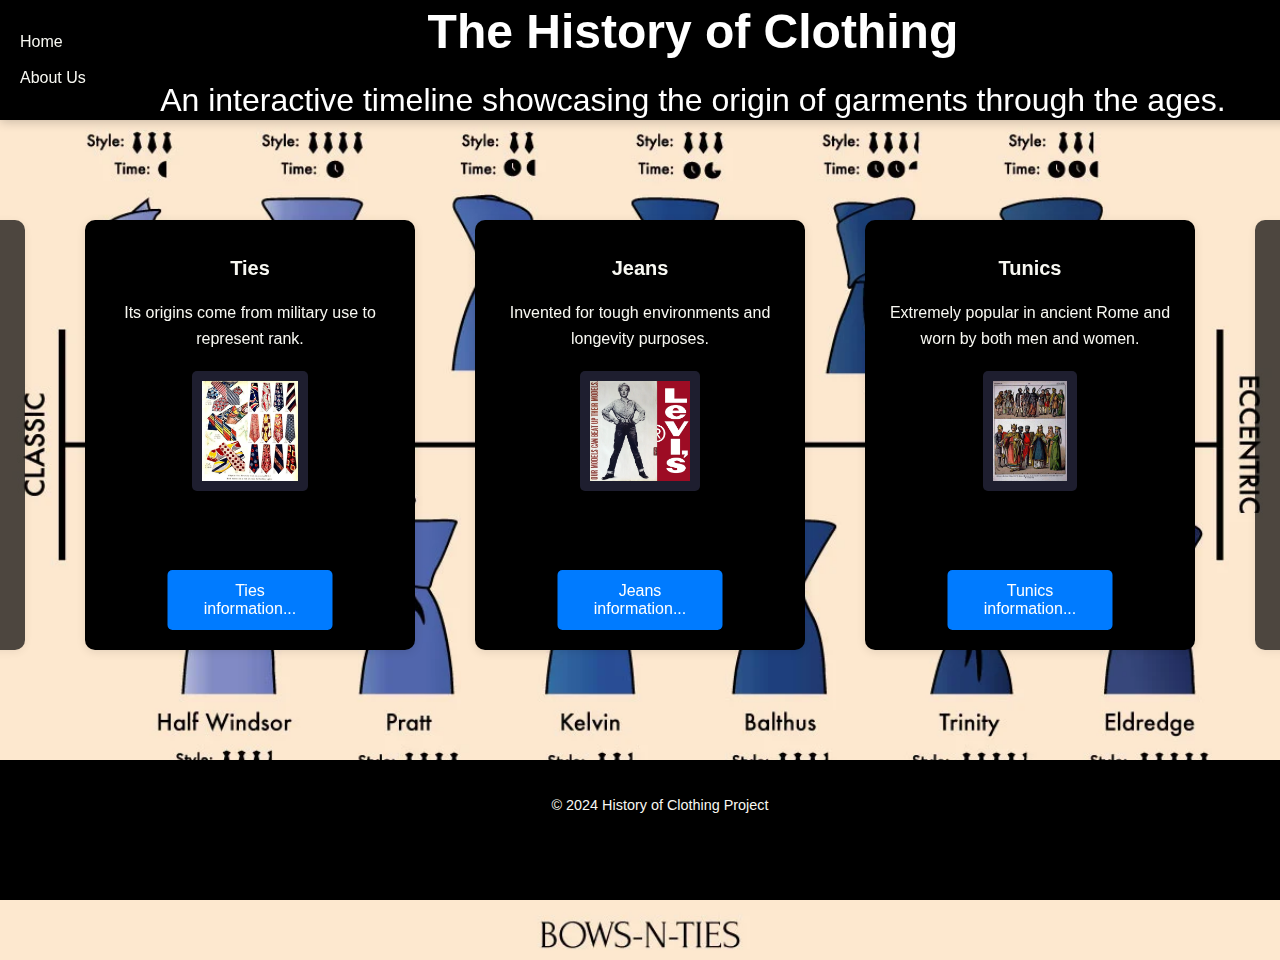
==== commit 17c82aa0: "b" ====
--- a/index.html
+++ b/index.html
@@ -14,7 +14,7 @@
         </div>
         <div class="title-container">
             <h1>The History of Clothing</h1>
-            <p>An interactive timeline showcasing the evolution of garments through the ages.</p>
+            <p>An interactive timeline showcasing the origin of garments through the ages.</p>
         </div>
     </header>
     
--- a/styles.css
+++ b/styles.css
@@ -4,7 +4,7 @@
     margin: 0;
     padding: 0;
     margin-top: 60px;
-    background: url('./boi.jpeg') no-repeat center center fixed;
+    background: url('./n.jpeg') no-repeat center center fixed;
     color: #f8f8f2;
     line-height: 1.6;
     background-size: cover;
@@ -107,7 +107,7 @@
 }
 
 header .nav-container a:hover {
-    color: #000000;
+    color: #4cb6e0;
     font-style: italic;
     font-stretch: expanded;
 }
@@ -119,13 +119,15 @@
 
 header h1 {
     margin: 0;
-    font-size: 2rem;
+    font-size: 3rem;
+    font-family: Impact, Haettenschweiler, 'Arial Narrow Bold', sans-serif;
 }
 
 header p {
     margin: 5px 0 0;
-    font-size: 1rem;
+    font-size: 2rem;
     color: #ffffff;
+    font-family: Impact, Haettenschweiler, 'Arial Narrow Bold', sans-serif;
 }
 
 /* Timeline Container */
@@ -172,8 +174,8 @@
 
 /* Timeline Items */
 .timeline-item {
-    width: 250px; /* Width of each timeline item */
-    height: 300px;
+    width: 300px; /* Width of each timeline item */
+    height: 400px;
     transition: transform 0.3s ease, opacity 0.3s ease;
     opacity: 0.7;
     background-color: #fff;
@@ -190,6 +192,11 @@
     overflow: visible;
 }
 
+.timeline-item:hover .modal-trigger,
+.timeline-item.active .modal-trigger {
+    transform: translateX(-50%) scale(1.3); /* Scale up the button with the item */
+}
+
 .timeline-item:hover,
 .timeline-item.active {
     transform: scale(1.3);
@@ -235,8 +242,9 @@
     position: absolute; /* Position the button within the timeline item */
     bottom: 20px; /* Adjust as necessary */
     left: 50%; /* Center horizontally */
-    transform: translateX(-50%); /* Adjust for centering */
+    transform: translateX(-50%) scale(1); /* Adjust for centering */
     z-index: 1; /* Ensure it stays on top */
+    transition: 0.3s ease;
 }
 
 .timeline-item[data-tooltip]:hover::after {
